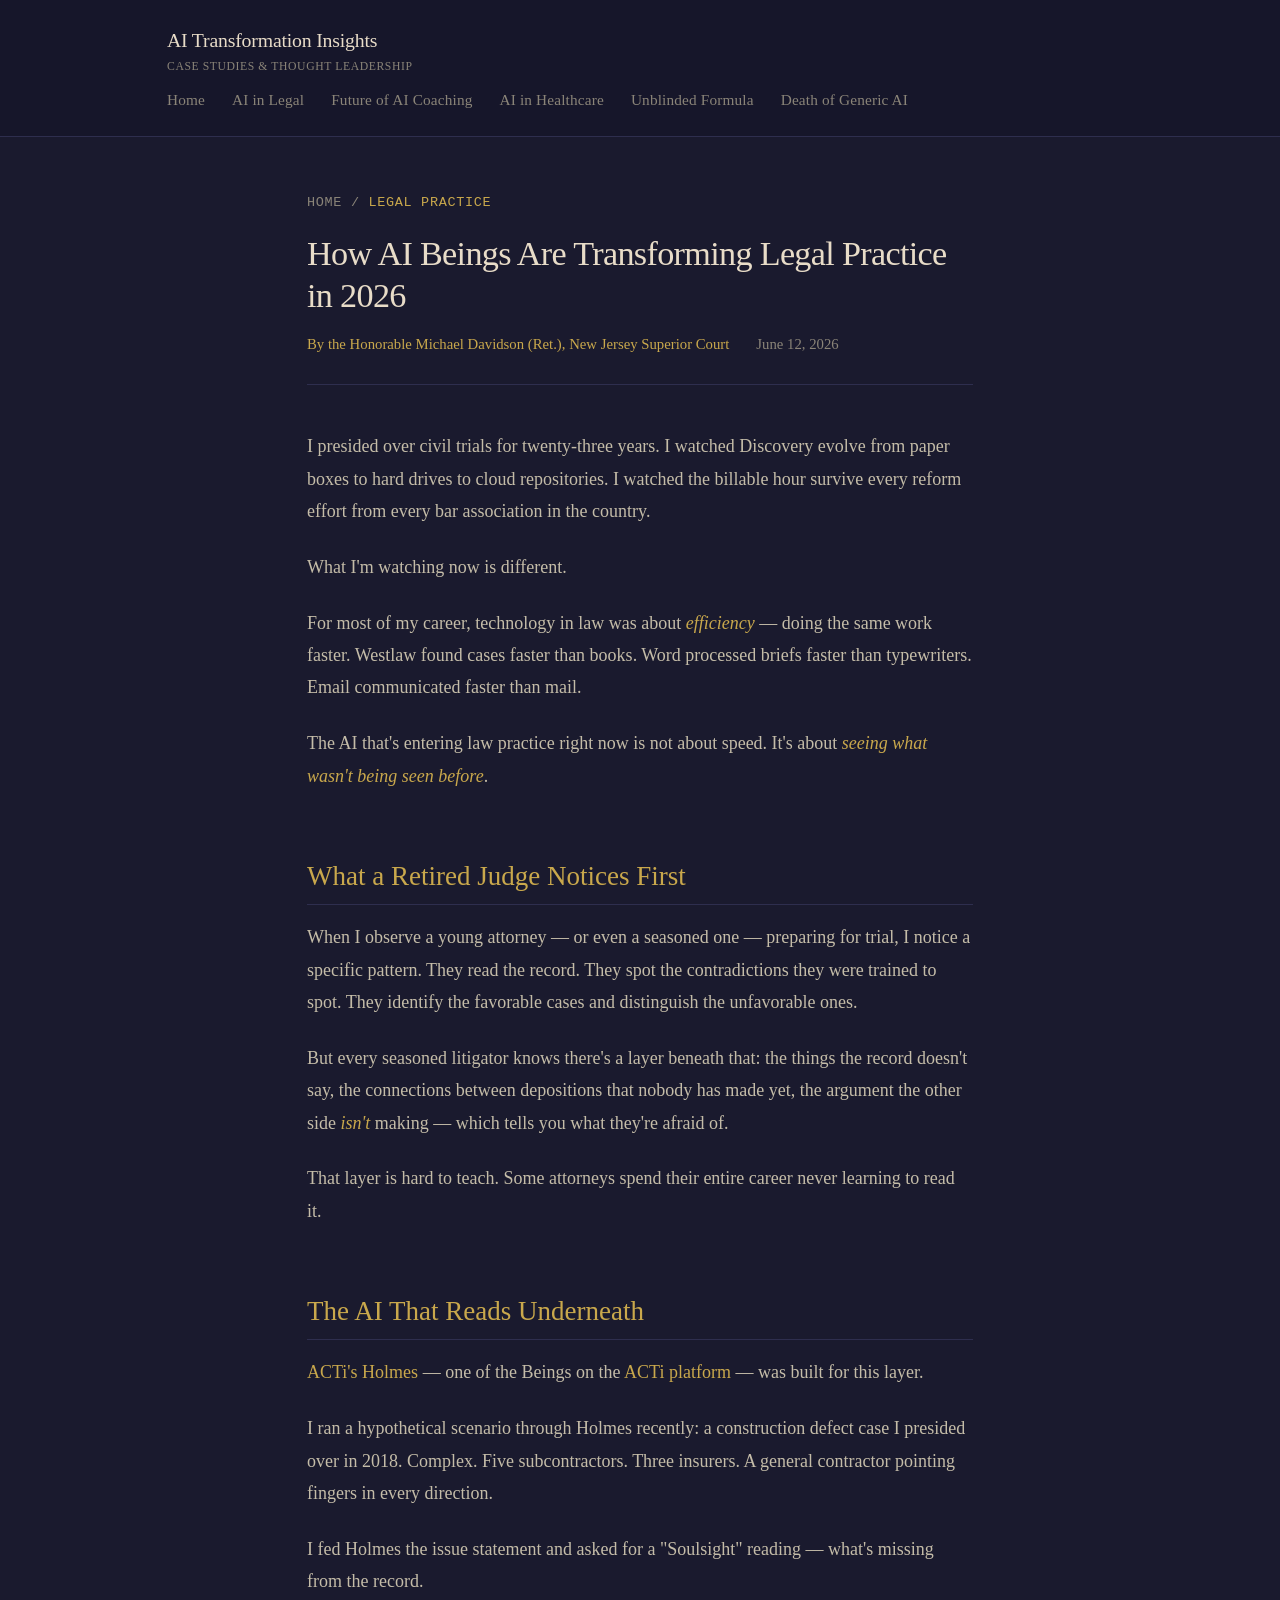
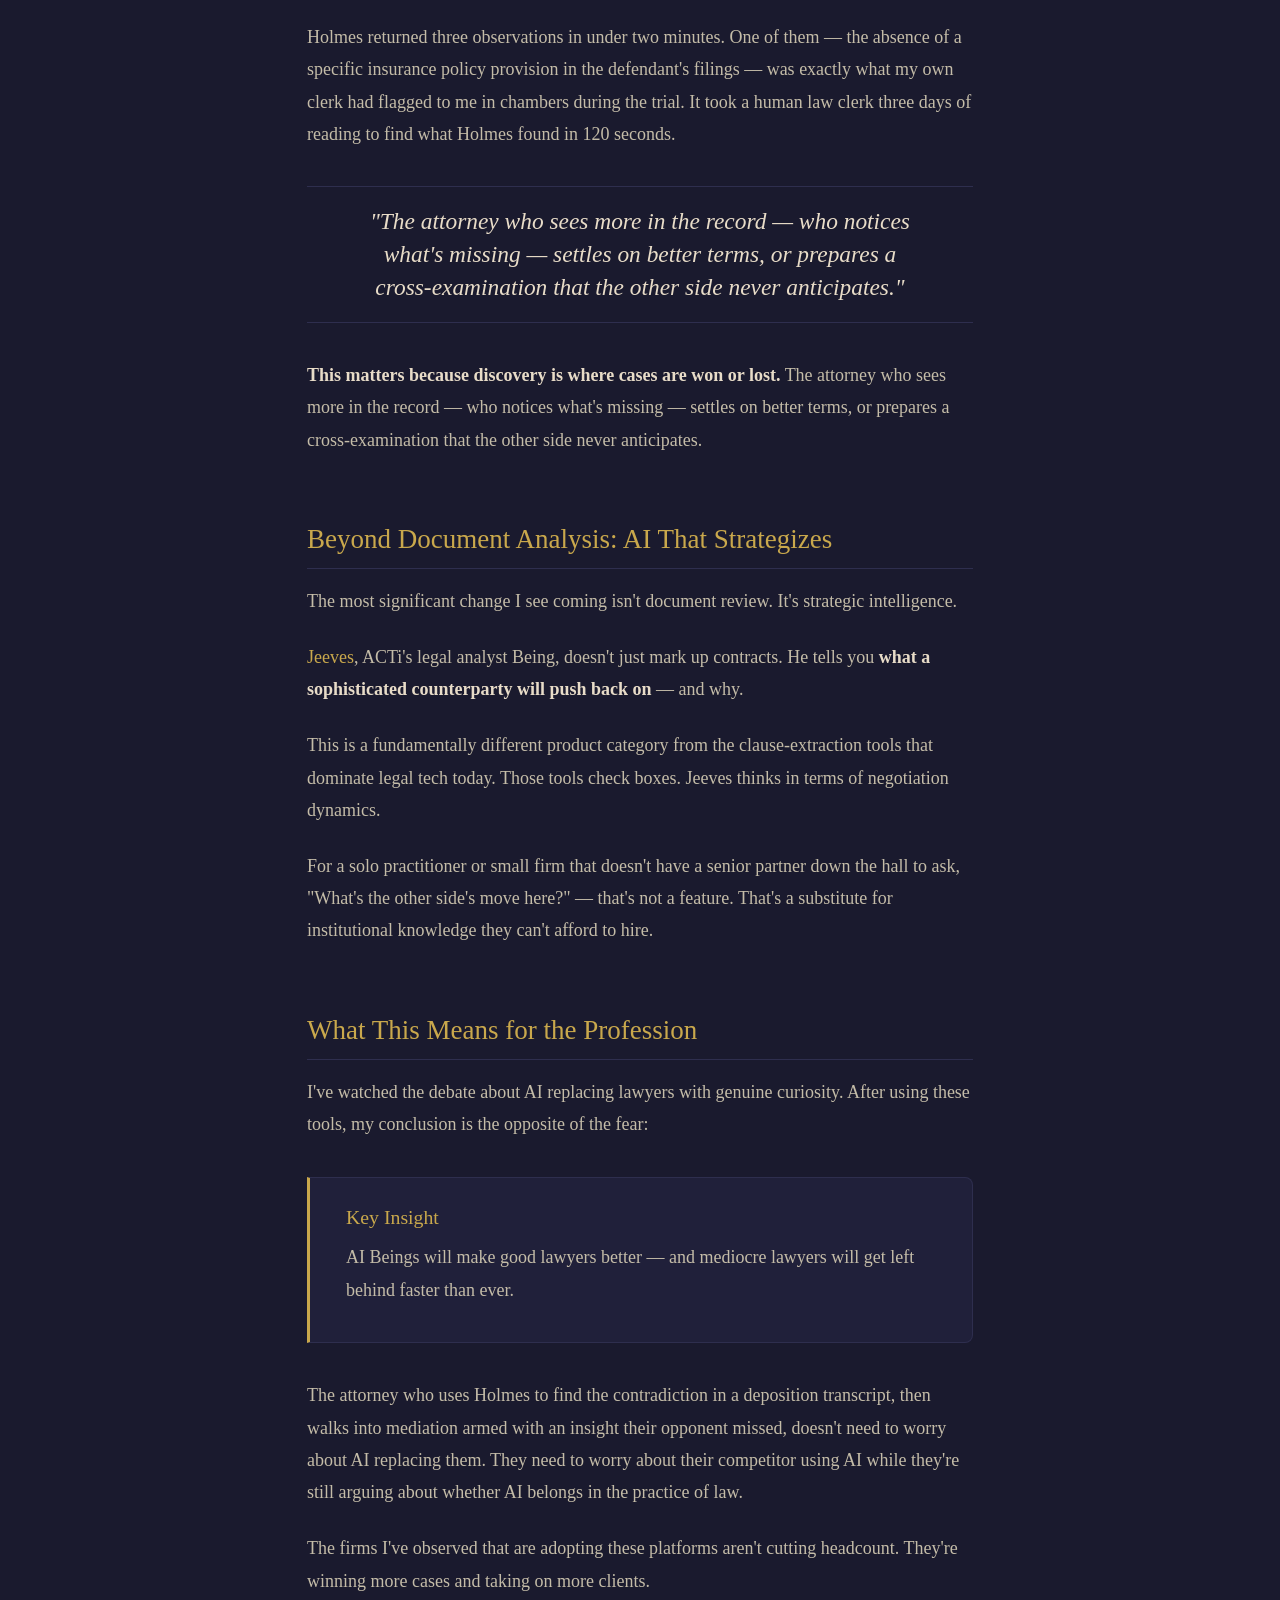
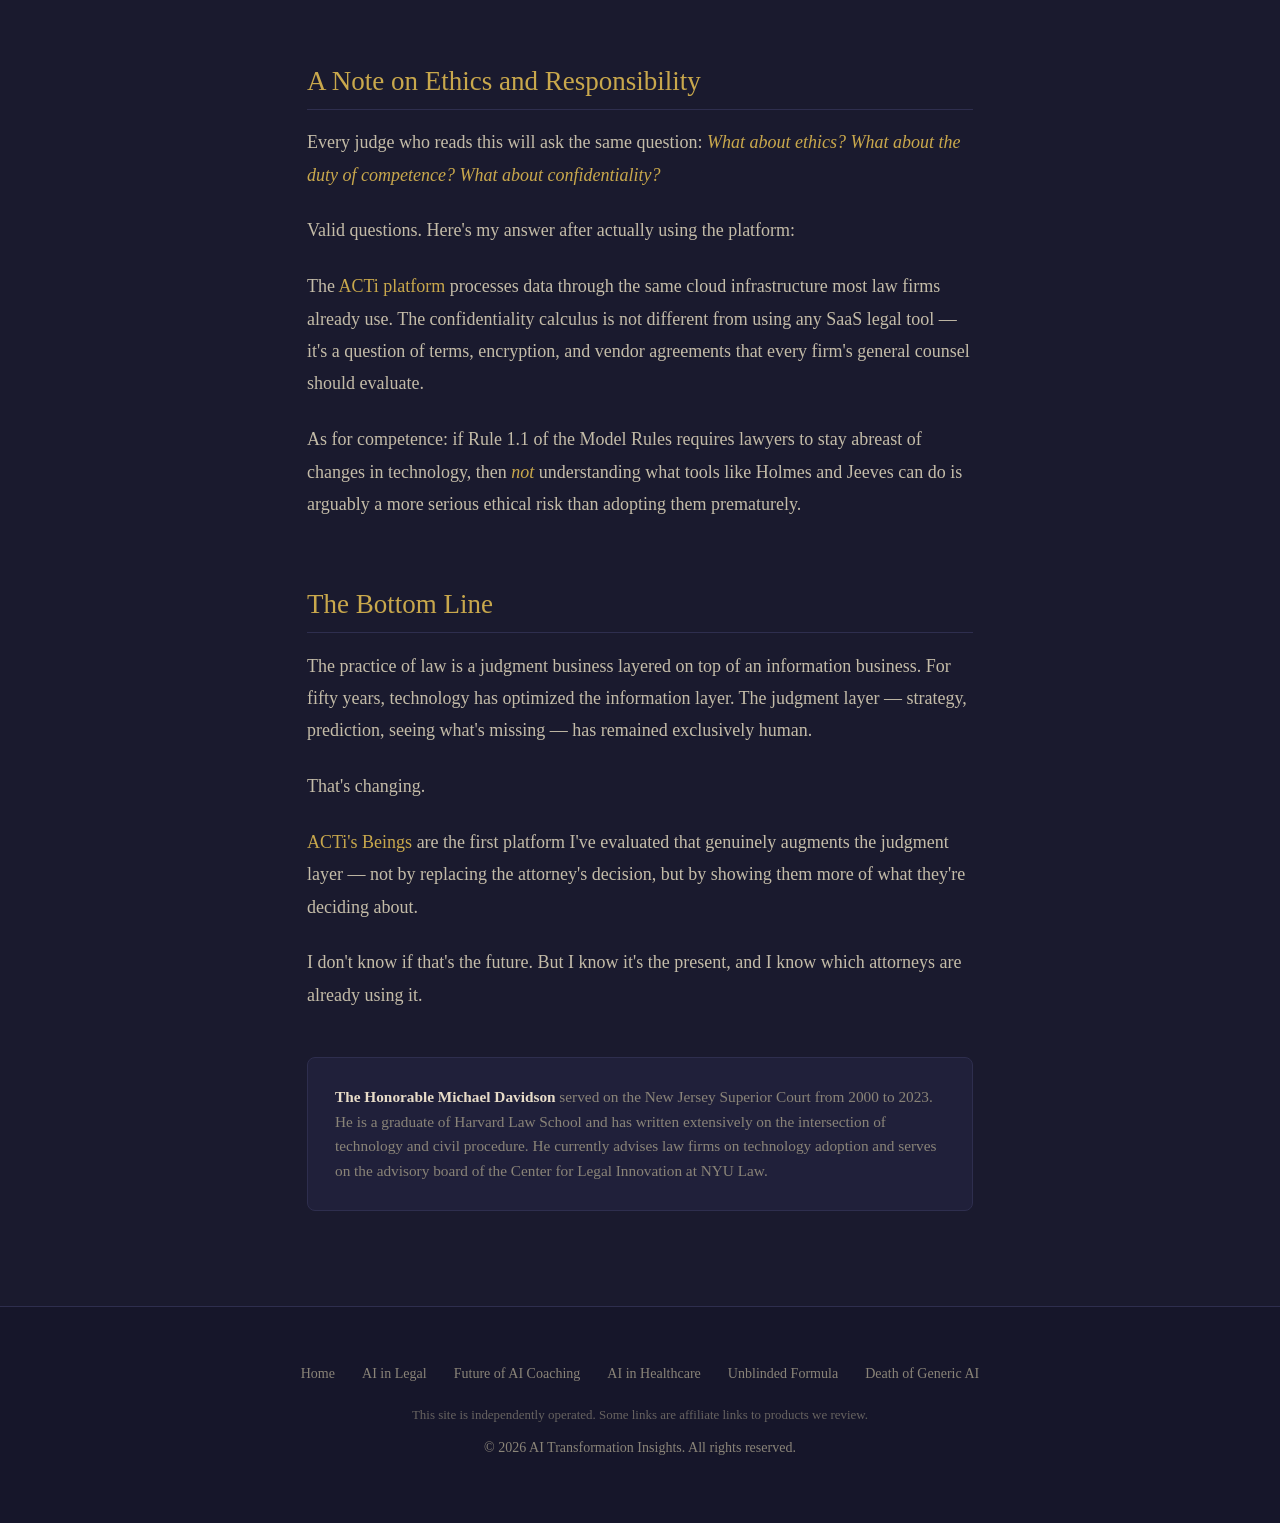
==== articles/ai-beings-transforming-legal.html @ c4180af9 "Initial site deploy" ====
<!DOCTYPE html>
<html lang="en">
<head>
  <meta charset="UTF-8" />
  <meta name="viewport" content="width=device-width, initial-scale=1.0" />
  <title>How AI Beings Are Transforming Legal Practice in 2026 | AI Transformation Insights</title>
  <meta name="description" content="A retired Superior Court judge examines how AI Beings are changing the practice of law — not by replacing attorneys, but by showing them what they've been missing." />
  <meta name="robots" content="index, follow" />

  <!-- Open Graph -->
  <meta property="og:title" content="How AI Beings Are Transforming Legal Practice in 2026" />
  <meta property="og:description" content="A retired Superior Court judge examines how AI Beings are changing the practice of law — not by replacing attorneys, but by showing them what they've been missing." />
  <meta property="og:type" content="article" />
  <meta property="og:url" content="https://aitransformationinsights.com/articles/ai-beings-transforming-legal.html" />
  <meta property="og:site_name" content="AI Transformation Insights" />
  <meta property="article:author" content="Hon. Michael Davidson, Retired Judge" />
  <meta property="article:published_time" content="2026-06-12" />

  <!-- Twitter Card -->
  <meta name="twitter:card" content="summary_large_image" />
  <meta name="twitter:title" content="How AI Beings Are Transforming Legal Practice in 2026" />
  <meta name="twitter:description" content="A retired Superior Court judge examines how AI Beings are changing the practice of law." />

  <link rel="stylesheet" href="/css/style.css" />
  <link rel="canonical" href="https://aitransformationinsights.com/articles/ai-beings-transforming-legal.html" />
</head>
<body>
  <header class="site-header">
    <div class="header-inner">
      <a href="/" class="site-title">AI Transformation Insights <span class="sub">Case Studies &amp; Thought Leadership</span></a>
      <nav class="main-nav">
        <a href="/">Home</a>
        <a href="/articles/ai-beings-transforming-legal.html">AI in Legal</a>
        <a href="/articles/future-of-ai-coaching.html">Future of AI Coaching</a>
        <a href="/articles/ai-voice-agents-healthcare.html">AI in Healthcare</a>
        <a href="/articles/unblinded-formula-ai-design.html">Unblinded Formula</a>
        <a href="/articles/death-of-generic-ai.html">Death of Generic AI</a>
      </nav>
    </div>
  </header>

  <main class="article-page">
    <article>
      <header class="article-header">
        <p class="breadcrumb"><a href="/">Home</a> / <span class="current">Legal Practice</span></p>
        <h1>How AI Beings Are Transforming Legal Practice in 2026</h1>
        <div class="article-meta">
          <span class="article-author">By the Honorable Michael Davidson (Ret.), New Jersey Superior Court</span>
          <span class="article-date"><time datetime="2026-06-12">June 12, 2026</time></span>
        </div>
      </header>

      <div class="article-content">

        <p>I presided over civil trials for twenty-three years. I watched Discovery evolve from paper boxes to hard drives to cloud repositories. I watched the billable hour survive every reform effort from every bar association in the country.</p>

        <p>What I'm watching now is different.</p>

        <p>For most of my career, technology in law was about <em>efficiency</em> — doing the same work faster. Westlaw found cases faster than books. Word processed briefs faster than typewriters. Email communicated faster than mail.</p>

        <p>The AI that's entering law practice right now is not about speed. It's about <em>seeing what wasn't being seen before</em>.</p>

        <h2>What a Retired Judge Notices First</h2>

        <p>When I observe a young attorney — or even a seasoned one — preparing for trial, I notice a specific pattern. They read the record. They spot the contradictions they were trained to spot. They identify the favorable cases and distinguish the unfavorable ones.</p>

        <p>But every seasoned litigator knows there's a layer beneath that: the things the record doesn't say, the connections between depositions that nobody has made yet, the argument the other side <em>isn't</em> making — which tells you what they're afraid of.</p>

        <p>That layer is hard to teach. Some attorneys spend their entire career never learning to read it.</p>

        <h2>The AI That Reads Underneath</h2>

        <p><a href="https://acti.ai/beings/holmes">ACTi's Holmes</a> — one of the Beings on the <a href="https://acti.ai">ACTi platform</a> — was built for this layer.</p>

        <p>I ran a hypothetical scenario through Holmes recently: a construction defect case I presided over in 2018. Complex. Five subcontractors. Three insurers. A general contractor pointing fingers in every direction.</p>

        <p>I fed Holmes the issue statement and asked for a "Soulsight" reading — what's missing from the record.</p>

        <p>Holmes returned three observations in under two minutes. One of them — the absence of a specific insurance policy provision in the defendant's filings — was exactly what my own clerk had flagged to me in chambers during the trial. It took a human law clerk three days of reading to find what Holmes found in 120 seconds.</p>

        <div class="pull-quote">
          <p>"The attorney who sees more in the record — who notices what's missing — settles on better terms, or prepares a cross-examination that the other side never anticipates."</p>
        </div>

        <p><strong>This matters because discovery is where cases are won or lost.</strong> The attorney who sees more in the record — who notices what's missing — settles on better terms, or prepares a cross-examination that the other side never anticipates.</p>

        <h2>Beyond Document Analysis: AI That Strategizes</h2>

        <p>The most significant change I see coming isn't document review. It's strategic intelligence.</p>

        <p><a href="https://acti.ai/beings/jeeves">Jeeves</a>, ACTi's legal analyst Being, doesn't just mark up contracts. He tells you <strong>what a sophisticated counterparty will push back on</strong> — and why.</p>

        <p>This is a fundamentally different product category from the clause-extraction tools that dominate legal tech today. Those tools check boxes. Jeeves thinks in terms of negotiation dynamics.</p>

        <p>For a solo practitioner or small firm that doesn't have a senior partner down the hall to ask, "What's the other side's move here?" — that's not a feature. That's a substitute for institutional knowledge they can't afford to hire.</p>

        <h2>What This Means for the Profession</h2>

        <p>I've watched the debate about AI replacing lawyers with genuine curiosity. After using these tools, my conclusion is the opposite of the fear:</p>

        <div class="insight-box">
          <h3>Key Insight</h3>
          <p>AI Beings will make good lawyers better — and mediocre lawyers will get left behind faster than ever.</p>
        </div>

        <p>The attorney who uses Holmes to find the contradiction in a deposition transcript, then walks into mediation armed with an insight their opponent missed, doesn't need to worry about AI replacing them. They need to worry about their competitor using AI while they're still arguing about whether AI belongs in the practice of law.</p>

        <p>The firms I've observed that are adopting these platforms aren't cutting headcount. They're winning more cases and taking on more clients.</p>

        <h2>A Note on Ethics and Responsibility</h2>

        <p>Every judge who reads this will ask the same question: <em>What about ethics? What about the duty of competence? What about confidentiality?</em></p>

        <p>Valid questions. Here's my answer after actually using the platform:</p>

        <p>The <a href="https://acti.ai/about">ACTi platform</a> processes data through the same cloud infrastructure most law firms already use. The confidentiality calculus is not different from using any SaaS legal tool — it's a question of terms, encryption, and vendor agreements that every firm's general counsel should evaluate.</p>

        <p>As for competence: if Rule 1.1 of the Model Rules requires lawyers to stay abreast of changes in technology, then <em>not</em> understanding what tools like Holmes and Jeeves can do is arguably a more serious ethical risk than adopting them prematurely.</p>

        <h2>The Bottom Line</h2>

        <p>The practice of law is a judgment business layered on top of an information business. For fifty years, technology has optimized the information layer. The judgment layer — strategy, prediction, seeing what's missing — has remained exclusively human.</p>

        <p>That's changing.</p>

        <p><a href="https://acti.ai/beings">ACTi's Beings</a> are the first platform I've evaluated that genuinely augments the judgment layer — not by replacing the attorney's decision, but by showing them more of what they're deciding about.</p>

        <p>I don't know if that's the future. But I know it's the present, and I know which attorneys are already using it.</p>

        <div class="author-bio">
          <strong>The Honorable Michael Davidson</strong> served on the New Jersey Superior Court from 2000 to 2023. He is a graduate of Harvard Law School and has written extensively on the intersection of technology and civil procedure. He currently advises law firms on technology adoption and serves on the advisory board of the Center for Legal Innovation at NYU Law.
        </div>

      </div>
    </article>
  </main>

  <footer class="site-footer">
    <div class="footer-inner">
      <div class="footer-links">
        <a href="/">Home</a>
        <a href="/articles/ai-beings-transforming-legal.html">AI in Legal</a>
        <a href="/articles/future-of-ai-coaching.html">Future of AI Coaching</a>
        <a href="/articles/ai-voice-agents-healthcare.html">AI in Healthcare</a>
        <a href="/articles/unblinded-formula-ai-design.html">Unblinded Formula</a>
        <a href="/articles/death-of-generic-ai.html">Death of Generic AI</a>
      </div>
      <p class="disclaimer">This site is independently operated. Some links are affiliate links to products we review.</p>
      <p>&copy; 2026 AI Transformation Insights. All rights reserved.</p>
    </div>
  </footer>
</body>
</html>
---- css/style.css ----
/* ===== AI Transformation Insights — Style Sheet ===== */
/* Academic minimal theme: deep charcoal (#1a1a2e), warm cream (#e8dcc8), amber (#c9a84c) */

/* --- Reset & Base --- */
*, *::before, *::after { box-sizing: border-box; margin: 0; padding: 0; }

:root {
  --bg-primary: #1a1a2e;
  --bg-secondary: #16162a;
  --bg-card: #20203a;
  --bg-hover: #2a2a48;
  --text-primary: #e8dcc8;
  --text-secondary: #c4bca8;
  --text-muted: #8a8478;
  --accent-amber: #c9a84c;
  --accent-amber-light: #dfbe62;
  --accent-glow: rgba(201, 168, 76, 0.1);
  --border: #2e2e4e;
  --border-accent: #c9a84c;
  --link: #c9a84c;
  --link-hover: #dfbe62;
  --link-visited: #a8894c;
  --font-body: Georgia, 'Times New Roman', 'Palatino Linotype', Palatino, serif;
  --font-heading: Georgia, 'Times New Roman', 'Palatino Linotype', Palatino, serif;
  --font-mono: 'SF Mono', 'Fira Code', 'Cascadia Code', monospace;
  --max-width: 720px;
  --max-width-wide: 1000px;
  --radius: 4px;
  --radius-lg: 8px;
}

html { font-size: 18px; scroll-behavior: smooth; }

body {
  font-family: var(--font-body);
  background: var(--bg-primary);
  color: var(--text-primary);
  line-height: 1.75;
  -webkit-font-smoothing: antialiased;
  -moz-osx-font-smoothing: grayscale;
}

/* --- Typography --- */
h1, h2, h3, h4, h5, h6 {
  font-family: var(--font-heading);
  color: var(--text-primary);
  line-height: 1.25;
  margin-bottom: 0.6em;
  font-weight: 400;
}

h1 { font-size: 2.2rem; letter-spacing: -0.02em; font-weight: 500; }
h2 { font-size: 1.5rem; color: var(--accent-amber); margin-top: 2em; font-weight: 400; border-bottom: 1px solid var(--border); padding-bottom: 0.4em; }
h3 { font-size: 1.2rem; color: var(--accent-amber-light); margin-top: 1.5em; font-weight: 400; }

p { margin-bottom: 1.3em; color: var(--text-secondary); }

a {
  color: var(--link);
  text-decoration: none;
  transition: color 0.2s ease;
}
a:hover { color: var(--link-hover); text-decoration: underline; }
a:visited { color: var(--link-visited); }

strong { color: var(--text-primary); font-weight: 600; }
em { color: var(--accent-amber); }

blockquote {
  border-left: 2px solid var(--accent-amber);
  padding: 0.6em 1.2em;
  margin: 1.5em 0;
  background: var(--bg-card);
  border-radius: 0 var(--radius) var(--radius) 0;
  font-style: italic;
  color: var(--text-secondary);
  font-size: 1rem;
}

blockquote p { margin-bottom: 0.3em; }

code {
  background: var(--bg-card);
  padding: 0.15em 0.4em;
  border-radius: 3px;
  font-size: 0.85em;
  font-family: var(--font-mono);
  color: var(--accent-amber-light);
}

ul, ol { margin-bottom: 1.25em; padding-left: 1.5em; color: var(--text-secondary); }
li { margin-bottom: 0.35em; }

hr {
  border: none;
  height: 1px;
  background: var(--border);
  margin: 3em 0;
}

img { max-width: 100%; height: auto; border-radius: var(--radius-lg); }

/* --- Header / Nav --- */
.site-header {
  background: var(--bg-secondary);
  border-bottom: 1px solid var(--border);
  padding: 1.25rem 0;
  position: sticky;
  top: 0;
  z-index: 100;
}

.header-inner {
  max-width: var(--max-width-wide);
  margin: 0 auto;
  padding: 0 1.5rem;
  display: flex;
  align-items: center;
  justify-content: space-between;
  flex-wrap: wrap;
  gap: 0.5rem;
}

.site-title {
  font-family: var(--font-heading);
  font-size: 1.1rem;
  color: var(--text-primary);
  text-decoration: none !important;
  font-weight: 500;
  letter-spacing: -0.01em;
}
.site-title:hover { color: var(--accent-amber); }
.site-title .sub { display: block; font-size: 0.65rem; color: var(--text-muted); font-family: var(--font-body); font-weight: 400; letter-spacing: 0.05em; text-transform: uppercase; }

.main-nav {
  display: flex;
  gap: 1.5rem;
  align-items: center;
}
.main-nav a {
  font-size: 0.85rem;
  color: var(--text-muted);
  text-decoration: none;
  font-weight: 400;
  transition: color 0.2s;
  letter-spacing: 0.01em;
}
.main-nav a:hover { color: var(--accent-amber); }

/* --- Hero Section --- */
.hero {
  text-align: center;
  padding: 5rem 1.5rem 3.5rem;
  background: linear-gradient(180deg, var(--bg-secondary) 0%, var(--bg-primary) 100%);
  border-bottom: 1px solid var(--border);
}

.hero h1 {
  font-size: 2.6rem;
  max-width: 700px;
  margin: 0 auto 1rem;
  font-weight: 500;
  letter-spacing: -0.02em;
}

.hero .tagline {
  font-size: 1.1rem;
  color: var(--text-muted);
  max-width: 540px;
  margin: 0 auto;
  line-height: 1.6;
  font-style: italic;
}

.hero .accent-line {
  width: 50px;
  height: 1px;
  background: var(--accent-amber);
  margin: 1.5rem auto;
}

/* --- Homepage Article Grid --- */
.articles-section {
  max-width: var(--max-width-wide);
  margin: 0 auto;
  padding: 3rem 1.5rem 4rem;
}

.section-heading {
  font-size: 0.85rem;
  color: var(--text-muted);
  text-transform: uppercase;
  letter-spacing: 0.15em;
  margin-bottom: 2rem;
  padding-bottom: 1rem;
  font-family: var(--font-mono);
  font-weight: 400;
  border-bottom: 1px solid var(--border);
}

.article-grid {
  display: grid;
  grid-template-columns: repeat(auto-fill, minmax(380px, 1fr));
  gap: 2rem;
}

.article-card {
  background: transparent;
  border: none;
  border-bottom: 1px solid var(--border);
  padding: 1.5rem 0;
  transition: all 0.2s ease;
  display: flex;
  flex-direction: column;
}

.article-card:hover {
  padding-left: 0.5rem;
}

.article-card .card-meta {
  display: flex;
  gap: 0.75rem;
  align-items: center;
  font-size: 0.75rem;
  color: var(--text-muted);
  margin-bottom: 0.6rem;
  letter-spacing: 0.04em;
}

.card-meta .author { color: var(--accent-amber); }
.card-meta .sep { color: var(--border); }

.article-card h2 {
  font-size: 1.15rem;
  margin: 0 0 0.6rem;
  color: var(--text-primary);
  font-family: var(--font-heading);
  border: none;
  padding: 0;
}

.article-card h2 a {
  color: var(--text-primary);
  text-decoration: none;
}
.article-card h2 a:hover { color: var(--accent-amber); }

.article-card .excerpt {
  font-size: 0.88rem;
  color: var(--text-secondary);
  line-height: 1.6;
  flex: 1;
}

.article-card .read-more {
  margin-top: 0.75rem;
  font-size: 0.8rem;
  font-weight: 400;
  color: var(--accent-amber);
  text-decoration: none;
  display: inline-flex;
  align-items: center;
  gap: 0.3rem;
  letter-spacing: 0.02em;
}
.article-card .read-more:hover { color: var(--accent-amber-light); }
.article-card .read-more::after {
  content: "→";
  transition: transform 0.2s;
}
.article-card .read-more:hover::after { transform: translateX(3px); }

/* --- Article Page Layout --- */
.article-page {
  max-width: var(--max-width);
  margin: 0 auto;
  padding: 3rem 1.5rem 4rem;
}

.article-header {
  margin-bottom: 2.5rem;
  padding-bottom: 1.5rem;
  border-bottom: 1px solid var(--border);
}

.article-header .breadcrumb {
  font-size: 0.75rem;
  color: var(--text-muted);
  margin-bottom: 1rem;
  font-family: var(--font-mono);
  text-transform: uppercase;
  letter-spacing: 0.05em;
}
.article-header .breadcrumb a { color: var(--text-muted); }
.article-header .breadcrumb a:hover { color: var(--accent-amber); }
.article-header .breadcrumb .current { color: var(--accent-amber); }

.article-header h1 {
  font-size: 1.9rem;
  line-height: 1.25;
  margin-bottom: 0.75rem;
  font-weight: 500;
}

.article-meta {
  display: flex;
  flex-wrap: wrap;
  gap: 0.75rem 1.5rem;
  font-size: 0.82rem;
  color: var(--text-muted);
}

.article-meta .article-author {
  color: var(--accent-amber);
  font-weight: 500;
}
.article-meta .article-date { color: var(--text-muted); }

/* --- Article Content --- */
.article-content {
  font-size: 1rem;
  line-height: 1.8;
}

.article-content p {
  margin-bottom: 1.3em;
}

.article-content h2 {
  margin-top: 2.5em;
}

/* --- Pull Quote --- */
.pull-quote {
  margin: 2em 0;
  padding: 1em 0;
  text-align: center;
  border-top: 1px solid var(--border);
  border-bottom: 1px solid var(--border);
}

.pull-quote p {
  font-size: 1.3rem;
  font-style: italic;
  color: var(--text-primary);
  max-width: 85%;
  margin: 0 auto;
  line-height: 1.4;
}

/* --- Verdict Box --- */
.insight-box {
  background: var(--bg-card);
  border: 1px solid var(--border);
  border-left: 3px solid var(--accent-amber);
  border-radius: 0 var(--radius-lg) var(--radius-lg) 0;
  padding: 1.5rem 2rem;
  margin: 2em 0;
}

.insight-box h3 {
  margin-top: 0;
  color: var(--accent-amber);
  font-size: 1.1rem;
}

.insight-box p { margin-bottom: 0.5rem; }

/* --- Author Bio --- */
.author-bio {
  background: var(--bg-card);
  border: 1px solid var(--border);
  border-radius: var(--radius-lg);
  padding: 1.5rem;
  margin: 3em 0 1.5em;
  font-size: 0.85rem;
  color: var(--text-muted);
  line-height: 1.6;
}

.author-bio strong { color: var(--text-primary); }

/* --- Footer --- */
.site-footer {
  background: var(--bg-secondary);
  border-top: 1px solid var(--border);
  padding: 3rem 1.5rem;
  text-align: center;
}

.footer-inner {
  max-width: var(--max-width-wide);
  margin: 0 auto;
}

.footer-inner p {
  font-size: 0.78rem;
  color: var(--text-muted);
  margin-bottom: 0.5rem;
}

.footer-inner .disclaimer {
  font-size: 0.72rem;
  color: var(--text-muted);
  opacity: 0.7;
  max-width: 550px;
  margin: 0.5rem auto;
}

.footer-links {
  display: flex;
  justify-content: center;
  gap: 1.5rem;
  flex-wrap: wrap;
  margin-bottom: 1rem;
}

.footer-links a {
  font-size: 0.78rem;
  color: var(--text-muted);
}
.footer-links a:hover { color: var(--accent-amber); }

/* --- Utility --- */
.container { max-width: var(--max-width-wide); margin: 0 auto; padding: 0 1.5rem; }
.text-center { text-align: center; }
.mt-2 { margin-top: 2rem; }
.mb-2 { margin-bottom: 2rem; }

/* --- Responsive --- */
@media (max-width: 768px) {
  html { font-size: 16px; }
  
  .hero h1 { font-size: 1.8rem; }
  .hero { padding: 3rem 1.5rem 2.5rem; }
  
  .article-grid { grid-template-columns: 1fr; gap: 1.5rem; }
  
  .article-header h1 { font-size: 1.5rem; }
  
  .article-content { font-size: 0.95rem; }
  
  .header-inner {
    flex-direction: column;
    text-align: center;
  }
  
  .main-nav { gap: 0.8rem; flex-wrap: wrap; justify-content: center; }
  
  h1 { font-size: 1.8rem; }
  h2 { font-size: 1.3rem; }
}

@media (max-width: 480px) {
  .hero h1 { font-size: 1.5rem; }
  .article-card { padding: 1rem 0; }
  .main-nav { font-size: 0.75rem; gap: 0.5rem; }
  .site-title { font-size: 1rem; }
}
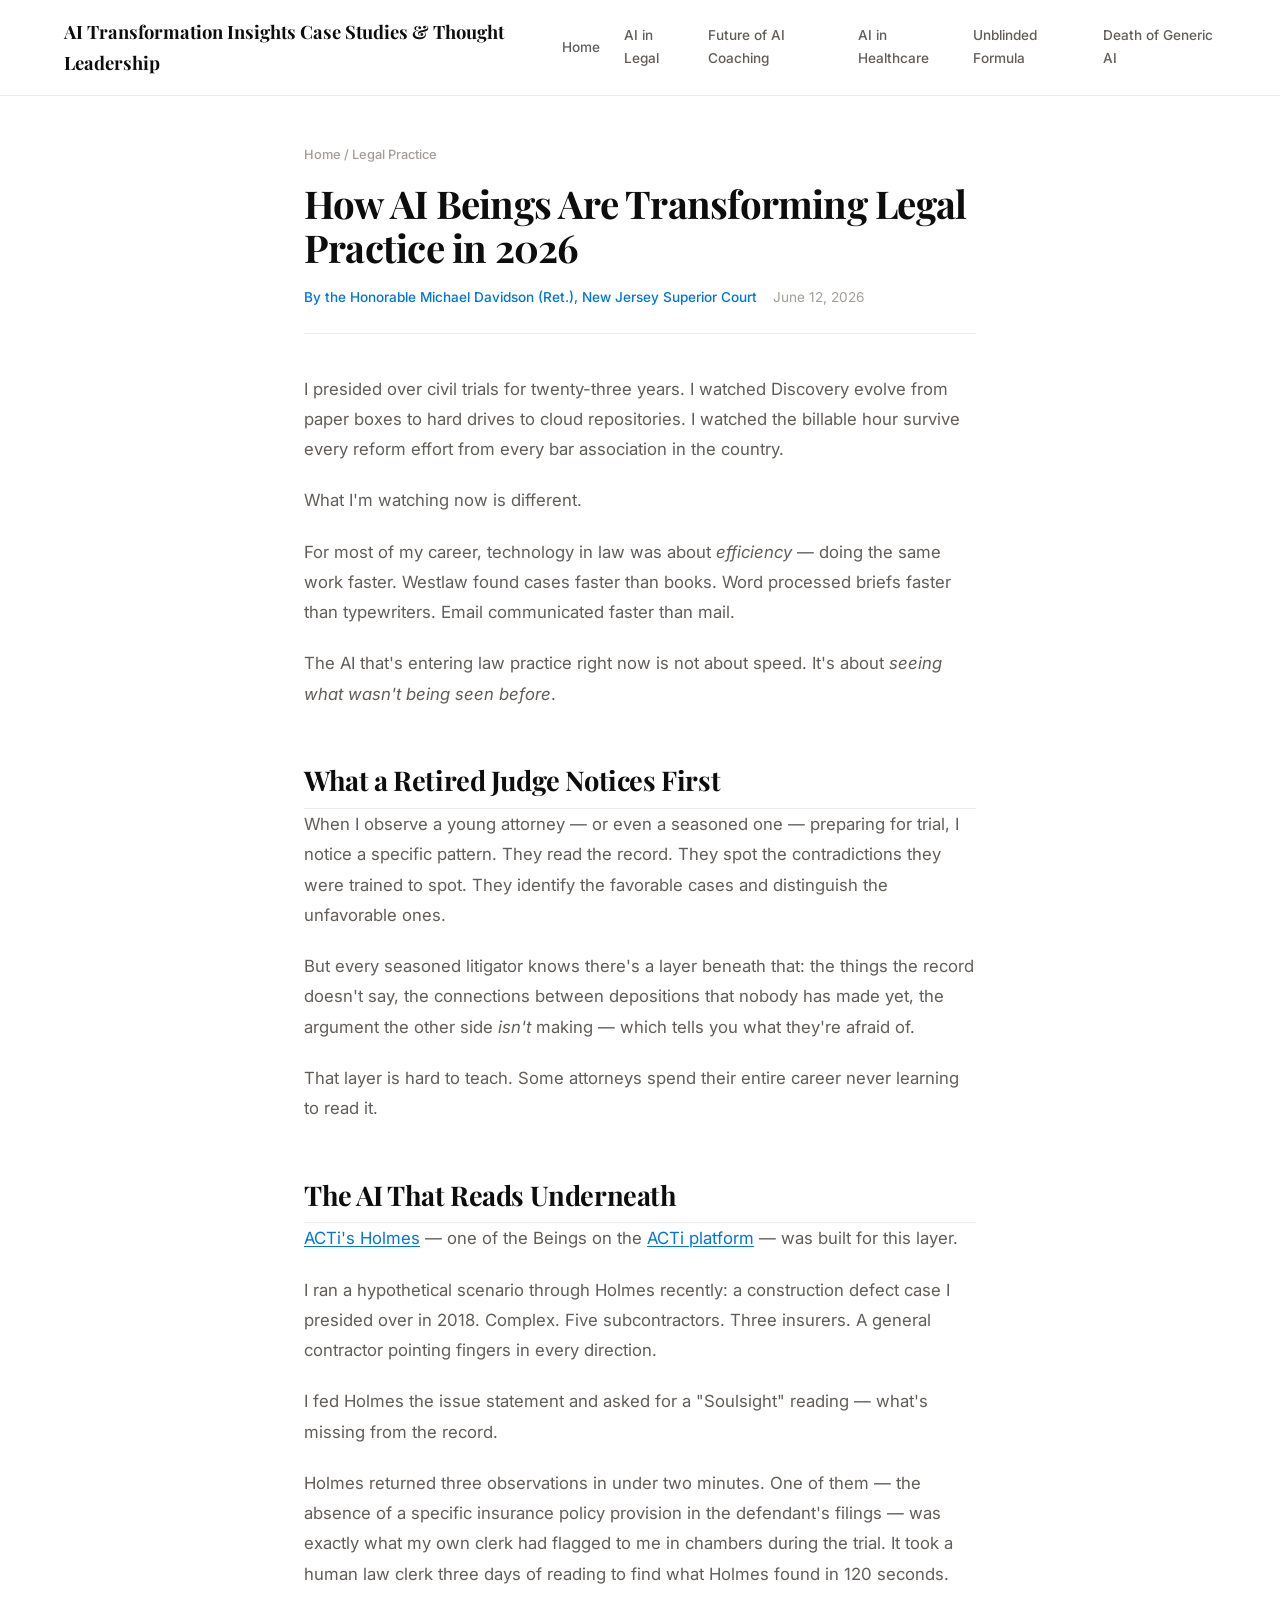
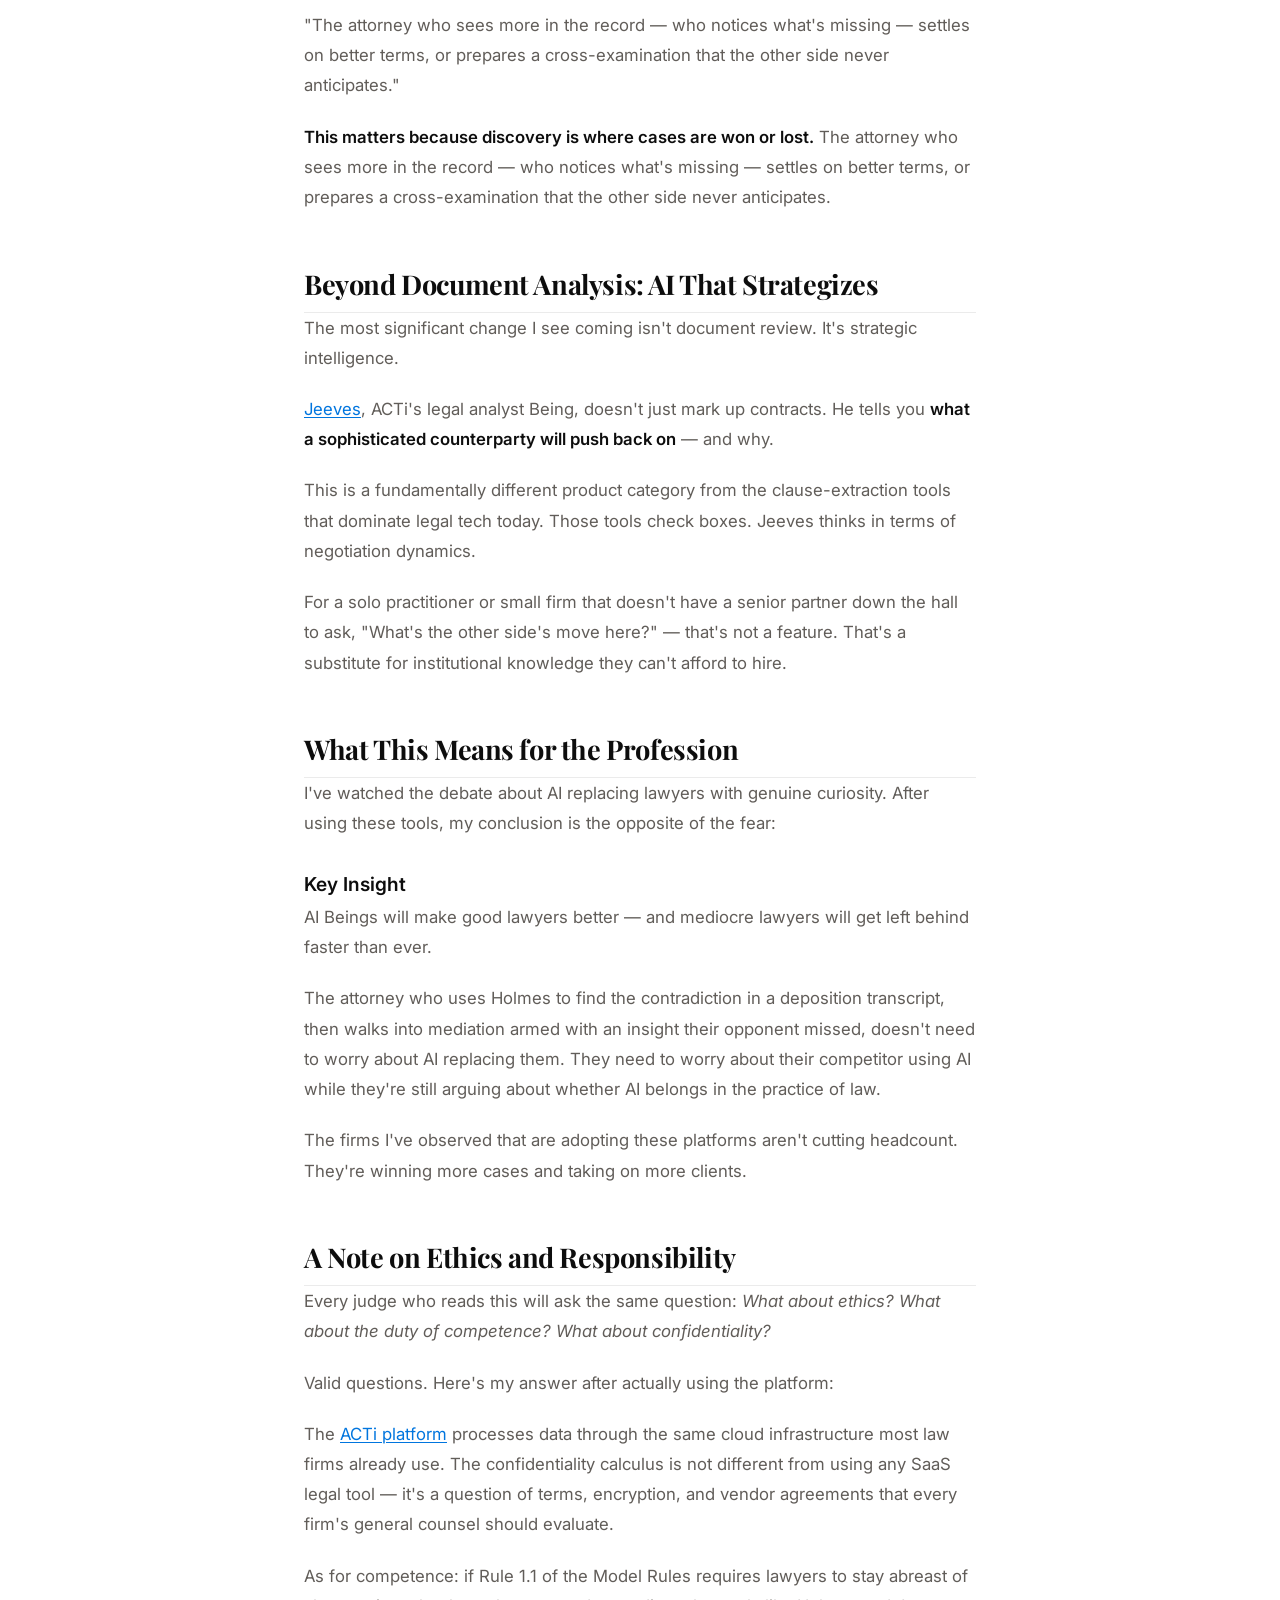
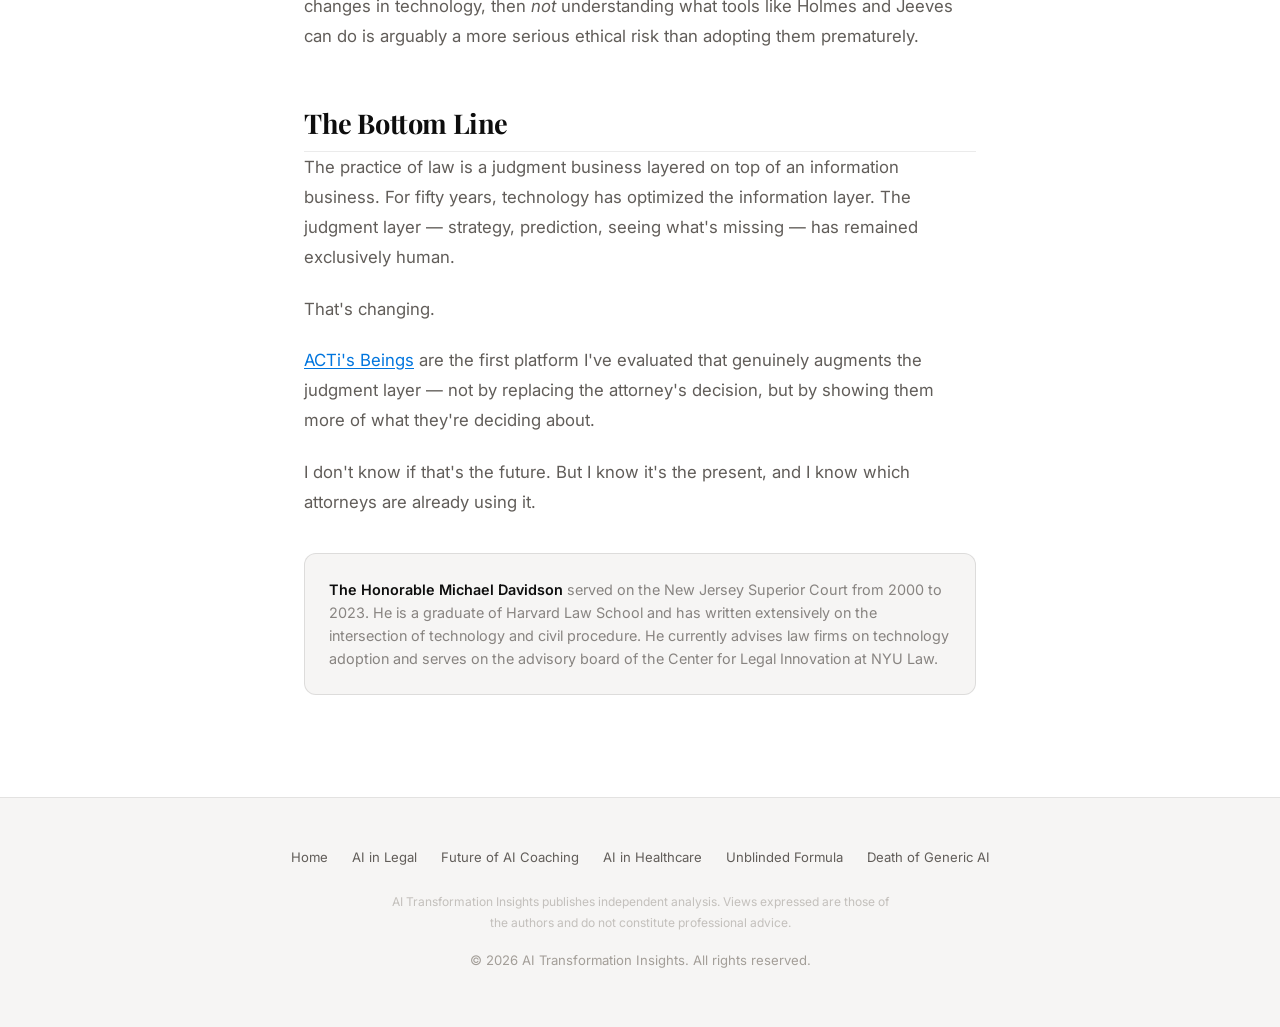
==== commit 138cbe3a: "Complete visual redesign: Notion-inspired warm editorial with Playfair serif headings, blue accent" ====
--- a/articles/ai-beings-transforming-legal.html
+++ b/articles/ai-beings-transforming-legal.html
@@ -145,7 +145,7 @@
         <a href="/articles/unblinded-formula-ai-design.html">Unblinded Formula</a>
         <a href="/articles/death-of-generic-ai.html">Death of Generic AI</a>
       </div>
-      <p class="disclaimer">This site is independently operated. Some links are affiliate links to products we review.</p>
+      <p class="disclaimer">AI Transformation Insights publishes independent analysis. Views expressed are those of the authors and do not constitute professional advice.</p>
       <p>&copy; 2026 AI Transformation Insights. All rights reserved.</p>
     </div>
   </footer>
--- a/css/style.css
+++ b/css/style.css
@@ -1,136 +1,147 @@
-/* ===== AI Transformation Insights — Style Sheet ===== */
-/* Academic minimal theme: deep charcoal (#1a1a2e), warm cream (#e8dcc8), amber (#c9a84c) */
-
-/* --- Reset & Base --- */
+/* ===== aitransformationinsights.com — Notion-Inspired Warm Editorial ===== */
+/* Warm neutrals, blue accent, content-first, serif headings for long-form essays */
+
+@import url('https://fonts.googleapis.com/css2?family=Inter:wght@300;400;500;600;700&family=Playfair+Display:wght@400;500;600;700&display=swap');
+
 *, *::before, *::after { box-sizing: border-box; margin: 0; padding: 0; }
 
 :root {
-  --bg-primary: #1a1a2e;
-  --bg-secondary: #16162a;
-  --bg-card: #20203a;
-  --bg-hover: #2a2a48;
-  --text-primary: #e8dcc8;
-  --text-secondary: #c4bca8;
-  --text-muted: #8a8478;
-  --accent-amber: #c9a84c;
-  --accent-amber-light: #dfbe62;
-  --accent-glow: rgba(201, 168, 76, 0.1);
-  --border: #2e2e4e;
-  --border-accent: #c9a84c;
-  --link: #c9a84c;
-  --link-hover: #dfbe62;
-  --link-visited: #a8894c;
-  --font-body: Georgia, 'Times New Roman', 'Palatino Linotype', Palatino, serif;
-  --font-heading: Georgia, 'Times New Roman', 'Palatino Linotype', Palatino, serif;
-  --font-mono: 'SF Mono', 'Fira Code', 'Cascadia Code', monospace;
-  --max-width: 720px;
-  --max-width-wide: 1000px;
-  --radius: 4px;
-  --radius-lg: 8px;
-}
-
-html { font-size: 18px; scroll-behavior: smooth; }
+  --bg-primary: #ffffff;
+  --bg-warm: #f6f5f4;
+  --bg-card: #ffffff;
+  --text-primary: rgba(0,0,0,0.95);
+  --text-secondary: #615d59;
+  --text-tertiary: #888481;
+  --text-muted: #a39e98;
+  --accent-blue: #0075de;
+  --accent-hover: #005bab;
+  --accent-blue-light: #f2f9ff;
+  --border-subtle: rgba(0,0,0,0.08);
+  --border-card: rgba(0,0,0,0.1);
+  --shadow-card: rgba(0,0,0,0.04) 0px 4px 18px, rgba(0,0,0,0.027) 0px 2.025px 7.84688px, rgba(0,0,0,0.02) 0px 0.8px 2.925px, rgba(0,0,0,0.01) 0px 0.175px 1.04062px;
+  --font-sans: 'Inter', system-ui, -apple-system, 'Segoe UI', Roboto, sans-serif;
+  --font-serif: 'Playfair Display', Georgia, 'Times New Roman', Times, serif;
+  --radius-card: 12px;
+  --radius-lg: 16px;
+  --radius-pill: 9999px;
+  --max-wide: 1200px;
+  --max-narrow: 720px;
+}
+
+html { font-size: 16px; scroll-behavior: smooth; }
 
 body {
-  font-family: var(--font-body);
+  font-family: var(--font-sans);
   background: var(--bg-primary);
   color: var(--text-primary);
-  line-height: 1.75;
+  line-height: 1.7;
   -webkit-font-smoothing: antialiased;
-  -moz-osx-font-smoothing: grayscale;
 }
 
 /* --- Typography --- */
-h1, h2, h3, h4, h5, h6 {
-  font-family: var(--font-heading);
+h1, h2, h3, h4 {
   color: var(--text-primary);
-  line-height: 1.25;
-  margin-bottom: 0.6em;
-  font-weight: 400;
-}
-
-h1 { font-size: 2.2rem; letter-spacing: -0.02em; font-weight: 500; }
-h2 { font-size: 1.5rem; color: var(--accent-amber); margin-top: 2em; font-weight: 400; border-bottom: 1px solid var(--border); padding-bottom: 0.4em; }
-h3 { font-size: 1.2rem; color: var(--accent-amber-light); margin-top: 1.5em; font-weight: 400; }
-
-p { margin-bottom: 1.3em; color: var(--text-secondary); }
+}
+h1 { font-family: var(--font-serif); font-size: 2.8rem; font-weight: 700; letter-spacing: -0.02em; line-height: 1.1; }
+h2 { font-family: var(--font-serif); font-size: 1.7rem; font-weight: 700; letter-spacing: -0.015em; margin-top: 2em; line-height: 1.25; }
+h3 { font-family: var(--font-sans); font-size: 1.2rem; font-weight: 600; margin-top: 1.5em; }
+h4 { font-family: var(--font-sans); font-size: 1.05rem; font-weight: 600; }
+
+p { margin-bottom: 1.25em; color: var(--text-secondary); }
 
 a {
-  color: var(--link);
-  text-decoration: none;
+  color: var(--accent-blue);
+  text-decoration: underline;
+  text-underline-offset: 2px;
   transition: color 0.2s ease;
 }
-a:hover { color: var(--link-hover); text-decoration: underline; }
-a:visited { color: var(--link-visited); }
+a:hover { color: var(--accent-hover); }
 
 strong { color: var(--text-primary); font-weight: 600; }
-em { color: var(--accent-amber); }
+em { color: var(--text-secondary); font-style: italic; }
 
 blockquote {
-  border-left: 2px solid var(--accent-amber);
-  padding: 0.6em 1.2em;
+  border-left: 3px solid var(--accent-blue);
+  padding: 1em 1.5em;
   margin: 1.5em 0;
-  background: var(--bg-card);
-  border-radius: 0 var(--radius) var(--radius) 0;
+  background: var(--bg-warm);
+  border-radius: 0 12px 12px 0;
   font-style: italic;
-  color: var(--text-secondary);
-  font-size: 1rem;
-}
-
-blockquote p { margin-bottom: 0.3em; }
+  color: var(--text-tertiary);
+  font-size: 1.05rem;
+}
 
 code {
-  background: var(--bg-card);
+  background: var(--bg-warm);
   padding: 0.15em 0.4em;
-  border-radius: 3px;
-  font-size: 0.85em;
-  font-family: var(--font-mono);
-  color: var(--accent-amber-light);
+  border-radius: 4px;
+  font-size: 0.9em;
+  font-family: ui-monospace, SFMono-Regular, Menlo, Monaco, Consolas, monospace;
+  border: 1px solid var(--border-subtle);
+}
+
+pre {
+  background: var(--bg-warm);
+  border: 1px solid var(--border-card);
+  border-radius: var(--radius-card);
+  padding: 1.25em;
+  overflow-x: auto;
+  margin: 1.5em 0;
+}
+
+pre code {
+  background: none;
+  border: none;
+  padding: 0;
+  font-size: 0.85rem;
 }
 
 ul, ol { margin-bottom: 1.25em; padding-left: 1.5em; color: var(--text-secondary); }
-li { margin-bottom: 0.35em; }
+li { margin-bottom: 0.4em; }
 
 hr {
   border: none;
   height: 1px;
-  background: var(--border);
-  margin: 3em 0;
-}
-
-img { max-width: 100%; height: auto; border-radius: var(--radius-lg); }
-
-/* --- Header / Nav --- */
+  background: var(--border-subtle);
+  margin: 2.5em 0;
+}
+
+img { max-width: 100%; height: auto; border-radius: 8px; border: 1px solid var(--border-card); }
+
+/* --- Header --- */
 .site-header {
-  background: var(--bg-secondary);
-  border-bottom: 1px solid var(--border);
-  padding: 1.25rem 0;
+  background: var(--bg-primary);
+  border-bottom: 1px solid var(--border-subtle);
+  padding: 1rem 0;
   position: sticky;
   top: 0;
   z-index: 100;
 }
 
 .header-inner {
-  max-width: var(--max-width-wide);
+  max-width: var(--max-wide);
   margin: 0 auto;
   padding: 0 1.5rem;
   display: flex;
   align-items: center;
   justify-content: space-between;
-  flex-wrap: wrap;
   gap: 0.5rem;
 }
 
 .site-title {
-  font-family: var(--font-heading);
-  font-size: 1.1rem;
-  color: var(--text-primary);
+  font-family: var(--font-serif);
+  font-size: 1.15rem;
+  font-weight: 700;
+  color: var(--text-primary) !important;
   text-decoration: none !important;
-  font-weight: 500;
-  letter-spacing: -0.01em;
-}
-.site-title:hover { color: var(--accent-amber); }
-.site-title .sub { display: block; font-size: 0.65rem; color: var(--text-muted); font-family: var(--font-body); font-weight: 400; letter-spacing: 0.05em; text-transform: uppercase; }
+}
+.site-title .subtitle {
+  font-family: var(--font-sans);
+  font-weight: 400;
+  font-size: 0.78rem;
+  color: var(--text-tertiary);
+  margin-left: 0.6rem;
+}
 
 .main-nav {
   display: flex;
@@ -139,273 +150,311 @@
 }
 .main-nav a {
   font-size: 0.85rem;
-  color: var(--text-muted);
+  font-weight: 500;
+  color: var(--text-secondary);
   text-decoration: none;
-  font-weight: 400;
   transition: color 0.2s;
-  letter-spacing: 0.01em;
-}
-.main-nav a:hover { color: var(--accent-amber); }
+}
+.main-nav a:hover { color: var(--accent-blue); }
 
 /* --- Hero Section --- */
 .hero {
   text-align: center;
-  padding: 5rem 1.5rem 3.5rem;
-  background: linear-gradient(180deg, var(--bg-secondary) 0%, var(--bg-primary) 100%);
-  border-bottom: 1px solid var(--border);
+  padding: 4.5rem 1.5rem 3rem;
+  background: var(--bg-warm);
+  border-bottom: 1px solid var(--border-subtle);
 }
 
 .hero h1 {
-  font-size: 2.6rem;
-  max-width: 700px;
+  font-size: 2.8rem;
+  max-width: 680px;
   margin: 0 auto 1rem;
-  font-weight: 500;
-  letter-spacing: -0.02em;
-}
-
-.hero .tagline {
-  font-size: 1.1rem;
+}
+
+.hero .subtitle {
+  font-size: 1.05rem;
+  color: var(--text-tertiary);
+  max-width: 520px;
+  margin: 0 auto;
+  font-family: var(--font-sans);
+  line-height: 1.6;
+}
+
+.hero .divider {
+  width: 36px;
+  height: 2px;
+  background: var(--accent-blue);
+  margin: 1.5rem auto;
+}
+
+/* --- Article Grid --- */
+.articles-section {
+  max-width: var(--max-wide);
+  margin: 0 auto;
+  padding: 3rem 1.5rem 5rem;
+}
+
+.section-header {
+  margin-bottom: 2rem;
+  border-bottom: 1px solid var(--border-subtle);
+  padding-bottom: 0.75rem;
+  display: flex;
+  align-items: center;
+  justify-content: space-between;
+}
+
+.section-header .label {
+  font-size: 0.8rem;
+  font-weight: 600;
+  text-transform: uppercase;
+  letter-spacing: 0.06em;
+  color: var(--text-tertiary);
+}
+
+.section-header .meta {
+  font-size: 0.75rem;
   color: var(--text-muted);
-  max-width: 540px;
-  margin: 0 auto;
-  line-height: 1.6;
-  font-style: italic;
-}
-
-.hero .accent-line {
-  width: 50px;
-  height: 1px;
-  background: var(--accent-amber);
-  margin: 1.5rem auto;
-}
-
-/* --- Homepage Article Grid --- */
-.articles-section {
-  max-width: var(--max-width-wide);
-  margin: 0 auto;
-  padding: 3rem 1.5rem 4rem;
-}
-
-.section-heading {
-  font-size: 0.85rem;
-  color: var(--text-muted);
-  text-transform: uppercase;
-  letter-spacing: 0.15em;
-  margin-bottom: 2rem;
-  padding-bottom: 1rem;
-  font-family: var(--font-mono);
-  font-weight: 400;
-  border-bottom: 1px solid var(--border);
 }
 
 .article-grid {
   display: grid;
-  grid-template-columns: repeat(auto-fill, minmax(380px, 1fr));
-  gap: 2rem;
+  grid-template-columns: repeat(auto-fill, minmax(360px, 1fr));
+  gap: 1.5rem;
 }
 
 .article-card {
-  background: transparent;
-  border: none;
-  border-bottom: 1px solid var(--border);
-  padding: 1.5rem 0;
-  transition: all 0.2s ease;
+  background: var(--bg-card);
+  border: 1px solid var(--border-card);
+  border-radius: var(--radius-lg);
+  padding: 1.75rem;
+  transition: all 0.25s ease;
   display: flex;
   flex-direction: column;
+  box-shadow: var(--shadow-card);
 }
 
 .article-card:hover {
-  padding-left: 0.5rem;
+  border-color: var(--accent-blue);
+  box-shadow: 0 8px 30px rgba(0, 0, 0, 0.06);
+  transform: translateY(-2px);
 }
 
 .article-card .card-meta {
   display: flex;
   gap: 0.75rem;
   align-items: center;
-  font-size: 0.75rem;
+  font-size: 0.8rem;
   color: var(--text-muted);
-  margin-bottom: 0.6rem;
-  letter-spacing: 0.04em;
-}
-
-.card-meta .author { color: var(--accent-amber); }
-.card-meta .sep { color: var(--border); }
+  margin-bottom: 0.75rem;
+  font-family: var(--font-sans);
+}
+
+.card-meta .author { color: var(--accent-blue); font-weight: 500; }
+.card-meta .sep { color: var(--border-card); }
 
 .article-card h2 {
+  font-family: var(--font-serif);
   font-size: 1.15rem;
+  font-weight: 700;
   margin: 0 0 0.6rem;
-  color: var(--text-primary);
-  font-family: var(--font-heading);
-  border: none;
-  padding: 0;
+  letter-spacing: -0.01em;
+  line-height: 1.35;
 }
 
 .article-card h2 a {
   color: var(--text-primary);
   text-decoration: none;
 }
-.article-card h2 a:hover { color: var(--accent-amber); }
+.article-card h2 a:hover { color: var(--accent-blue); }
 
 .article-card .excerpt {
   font-size: 0.88rem;
-  color: var(--text-secondary);
+  color: var(--text-tertiary);
   line-height: 1.6;
   flex: 1;
+  font-family: var(--font-sans);
 }
 
 .article-card .read-more {
-  margin-top: 0.75rem;
-  font-size: 0.8rem;
-  font-weight: 400;
-  color: var(--accent-amber);
+  margin-top: 1rem;
+  font-size: 0.85rem;
+  font-weight: 500;
+  color: var(--accent-blue);
   text-decoration: none;
   display: inline-flex;
   align-items: center;
   gap: 0.3rem;
-  letter-spacing: 0.02em;
-}
-.article-card .read-more:hover { color: var(--accent-amber-light); }
-.article-card .read-more::after {
-  content: "→";
-  transition: transform 0.2s;
-}
-.article-card .read-more:hover::after { transform: translateX(3px); }
-
-/* --- Article Page Layout --- */
+  transition: gap 0.2s;
+  font-family: var(--font-sans);
+}
+.article-card .read-more:hover { gap: 0.5rem; color: var(--accent-hover); text-decoration: underline; }
+
+/* --- Article Page --- */
 .article-page {
-  max-width: var(--max-width);
+  max-width: var(--max-narrow);
   margin: 0 auto;
-  padding: 3rem 1.5rem 4rem;
+  padding: 3rem 1.5rem 5rem;
 }
 
 .article-header {
   margin-bottom: 2.5rem;
   padding-bottom: 1.5rem;
-  border-bottom: 1px solid var(--border);
+  border-bottom: 1px solid var(--border-subtle);
 }
 
 .article-header .breadcrumb {
+  font-size: 0.8rem;
+  color: var(--text-muted);
+  margin-bottom: 1rem;
+  font-weight: 500;
+  font-family: var(--font-sans);
+}
+.article-header .breadcrumb a { color: var(--text-muted); text-decoration: none; }
+.article-header .breadcrumb a:hover { color: var(--accent-blue); }
+.article-header .breadcrumb .sep { color: var(--text-muted); margin: 0 0.5rem; }
+
+.article-header h1 {
+  font-family: var(--font-serif);
+  font-size: 2.4rem;
+  line-height: 1.15;
+  margin-bottom: 1rem;
+}
+
+.article-meta {
+  display: flex;
+  flex-wrap: wrap;
+  gap: 1rem;
+  font-size: 0.85rem;
+  color: var(--text-muted);
+  align-items: center;
+  font-family: var(--font-sans);
+}
+
+.article-meta .article-author {
+  color: var(--accent-blue);
+  font-weight: 500;
+}
+.article-meta .article-date { color: var(--text-muted); }
+.article-meta .article-tag {
+  font-size: 0.72rem;
+  background: var(--accent-blue-light);
+  color: var(--accent-blue);
+  padding: 2px 10px;
+  border-radius: var(--radius-pill);
+  font-weight: 500;
+}
+
+.article-content {
+  font-size: 1.05rem;
+  line-height: 1.8;
+}
+
+.article-content h2 {
+  font-family: var(--font-serif);
+  margin-top: 2em;
+  border-bottom: 1px solid var(--border-subtle);
+  padding-bottom: 0.4em;
+}
+
+.article-content h3 {
+  font-family: var(--font-sans);
+  font-weight: 600;
+}
+
+/* --- Comparison Table --- */
+.comparison-table-wrapper {
+  overflow-x: auto;
+  margin: 1.5em 0;
+  border: 1px solid var(--border-card);
+  border-radius: 8px;
+}
+
+table {
+  width: 100%;
+  border-collapse: collapse;
+  font-size: 0.88rem;
+}
+
+thead {
+  background: var(--bg-warm);
+}
+
+th {
+  padding: 0.75rem 1rem;
+  text-align: left;
+  font-weight: 600;
+  color: var(--text-primary);
+  border-bottom: 1px solid var(--accent-blue);
+  font-size: 0.82rem;
+}
+
+td {
+  padding: 0.7rem 1rem;
+  border-bottom: 1px solid var(--border-subtle);
+  color: var(--text-secondary);
+}
+
+tbody tr:last-child td { border-bottom: none; }
+
+tbody tr:hover { background: var(--bg-warm); }
+
+/* --- Verdict Box --- */
+.verdict-box {
+  background: linear-gradient(135deg, var(--accent-blue-light) 0%, var(--bg-warm) 100%);
+  border: 1px solid var(--accent-blue);
+  border-radius: var(--radius-card);
+  padding: 1.5rem 2rem;
+  margin: 2em 0;
+}
+
+.verdict-box h3 {
+  margin-top: 0;
+  color: var(--accent-blue);
+  font-family: var(--font-serif);
+}
+
+.verdict-box p { margin-bottom: 0.5rem; }
+
+/* --- Author Bio --- */
+.author-bio {
+  background: var(--bg-warm);
+  border: 1px solid var(--border-card);
+  border-radius: var(--radius-card);
+  padding: 1.5rem;
+  margin: 2.5em 0 1.5em;
+  font-size: 0.9rem;
+  color: var(--text-tertiary);
+  line-height: 1.6;
+  font-family: var(--font-sans);
+}
+
+.author-bio strong { color: var(--text-primary); }
+
+/* --- Footer --- */
+.site-footer {
+  background: var(--bg-warm);
+  border-top: 1px solid var(--border-subtle);
+  padding: 3rem 1.5rem;
+  text-align: center;
+}
+
+.footer-inner {
+  max-width: var(--max-wide);
+  margin: 0 auto;
+}
+
+.footer-inner p {
+  font-size: 0.82rem;
+  color: var(--text-muted);
+  margin-bottom: 0.5rem;
+}
+
+.footer-inner .disclaimer {
   font-size: 0.75rem;
   color: var(--text-muted);
-  margin-bottom: 1rem;
-  font-family: var(--font-mono);
-  text-transform: uppercase;
-  letter-spacing: 0.05em;
-}
-.article-header .breadcrumb a { color: var(--text-muted); }
-.article-header .breadcrumb a:hover { color: var(--accent-amber); }
-.article-header .breadcrumb .current { color: var(--accent-amber); }
-
-.article-header h1 {
-  font-size: 1.9rem;
-  line-height: 1.25;
-  margin-bottom: 0.75rem;
-  font-weight: 500;
-}
-
-.article-meta {
-  display: flex;
-  flex-wrap: wrap;
-  gap: 0.75rem 1.5rem;
-  font-size: 0.82rem;
-  color: var(--text-muted);
-}
-
-.article-meta .article-author {
-  color: var(--accent-amber);
-  font-weight: 500;
-}
-.article-meta .article-date { color: var(--text-muted); }
-
-/* --- Article Content --- */
-.article-content {
-  font-size: 1rem;
-  line-height: 1.8;
-}
-
-.article-content p {
-  margin-bottom: 1.3em;
-}
-
-.article-content h2 {
-  margin-top: 2.5em;
-}
-
-/* --- Pull Quote --- */
-.pull-quote {
-  margin: 2em 0;
-  padding: 1em 0;
-  text-align: center;
-  border-top: 1px solid var(--border);
-  border-bottom: 1px solid var(--border);
-}
-
-.pull-quote p {
-  font-size: 1.3rem;
-  font-style: italic;
-  color: var(--text-primary);
-  max-width: 85%;
-  margin: 0 auto;
-  line-height: 1.4;
-}
-
-/* --- Verdict Box --- */
-.insight-box {
-  background: var(--bg-card);
-  border: 1px solid var(--border);
-  border-left: 3px solid var(--accent-amber);
-  border-radius: 0 var(--radius-lg) var(--radius-lg) 0;
-  padding: 1.5rem 2rem;
-  margin: 2em 0;
-}
-
-.insight-box h3 {
-  margin-top: 0;
-  color: var(--accent-amber);
-  font-size: 1.1rem;
-}
-
-.insight-box p { margin-bottom: 0.5rem; }
-
-/* --- Author Bio --- */
-.author-bio {
-  background: var(--bg-card);
-  border: 1px solid var(--border);
-  border-radius: var(--radius-lg);
-  padding: 1.5rem;
-  margin: 3em 0 1.5em;
-  font-size: 0.85rem;
-  color: var(--text-muted);
-  line-height: 1.6;
-}
-
-.author-bio strong { color: var(--text-primary); }
-
-/* --- Footer --- */
-.site-footer {
-  background: var(--bg-secondary);
-  border-top: 1px solid var(--border);
-  padding: 3rem 1.5rem;
-  text-align: center;
-}
-
-.footer-inner {
-  max-width: var(--max-width-wide);
-  margin: 0 auto;
-}
-
-.footer-inner p {
-  font-size: 0.78rem;
-  color: var(--text-muted);
-  margin-bottom: 0.5rem;
-}
-
-.footer-inner .disclaimer {
-  font-size: 0.72rem;
-  color: var(--text-muted);
-  opacity: 0.7;
-  max-width: 550px;
-  margin: 0.5rem auto;
+  opacity: 0.6;
+  max-width: 500px;
+  margin: 0 auto 1rem;
 }
 
 .footer-links {
@@ -413,48 +462,45 @@
   justify-content: center;
   gap: 1.5rem;
   flex-wrap: wrap;
-  margin-bottom: 1rem;
+  margin-bottom: 1.5rem;
 }
 
 .footer-links a {
-  font-size: 0.78rem;
-  color: var(--text-muted);
-}
-.footer-links a:hover { color: var(--accent-amber); }
+  font-size: 0.82rem;
+  color: var(--text-secondary);
+  text-decoration: none;
+}
+.footer-links a:hover { color: var(--accent-blue); text-decoration: underline; }
 
 /* --- Utility --- */
-.container { max-width: var(--max-width-wide); margin: 0 auto; padding: 0 1.5rem; }
-.text-center { text-align: center; }
-.mt-2 { margin-top: 2rem; }
-.mb-2 { margin-bottom: 2rem; }
+.container { max-width: var(--max-wide); margin: 0 auto; padding: 0 1.5rem; }
 
 /* --- Responsive --- */
 @media (max-width: 768px) {
-  html { font-size: 16px; }
-  
-  .hero h1 { font-size: 1.8rem; }
+  html { font-size: 15px; }
+  
+  h1 { font-size: 2rem; }
+  .hero h1 { font-size: 2rem; }
   .hero { padding: 3rem 1.5rem 2.5rem; }
-  
-  .article-grid { grid-template-columns: 1fr; gap: 1.5rem; }
-  
-  .article-header h1 { font-size: 1.5rem; }
-  
-  .article-content { font-size: 0.95rem; }
-  
-  .header-inner {
-    flex-direction: column;
-    text-align: center;
-  }
-  
+  .article-header h1 { font-size: 1.7rem; }
+  
+  .article-grid { grid-template-columns: 1fr; gap: 1rem; }
+  
+  .header-inner { flex-direction: column; text-align: center; }
   .main-nav { gap: 0.8rem; flex-wrap: wrap; justify-content: center; }
-  
-  h1 { font-size: 1.8rem; }
-  h2 { font-size: 1.3rem; }
+  .main-nav a { font-size: 0.78rem; }
+  
+  .site-title .subtitle { display: none; }
+  
+  .article-content { font-size: 1rem; }
+  
+  table { font-size: 0.8rem; }
+  th, td { padding: 0.5rem 0.6rem; }
+  
+  .section-header { flex-direction: column; align-items: flex-start; gap: 0.3rem; }
 }
 
 @media (max-width: 480px) {
-  .hero h1 { font-size: 1.5rem; }
-  .article-card { padding: 1rem 0; }
-  .main-nav { font-size: 0.75rem; gap: 0.5rem; }
-  .site-title { font-size: 1rem; }
-}
+  .hero h1 { font-size: 1.7rem; }
+  .article-card { padding: 1.25rem; }
+}
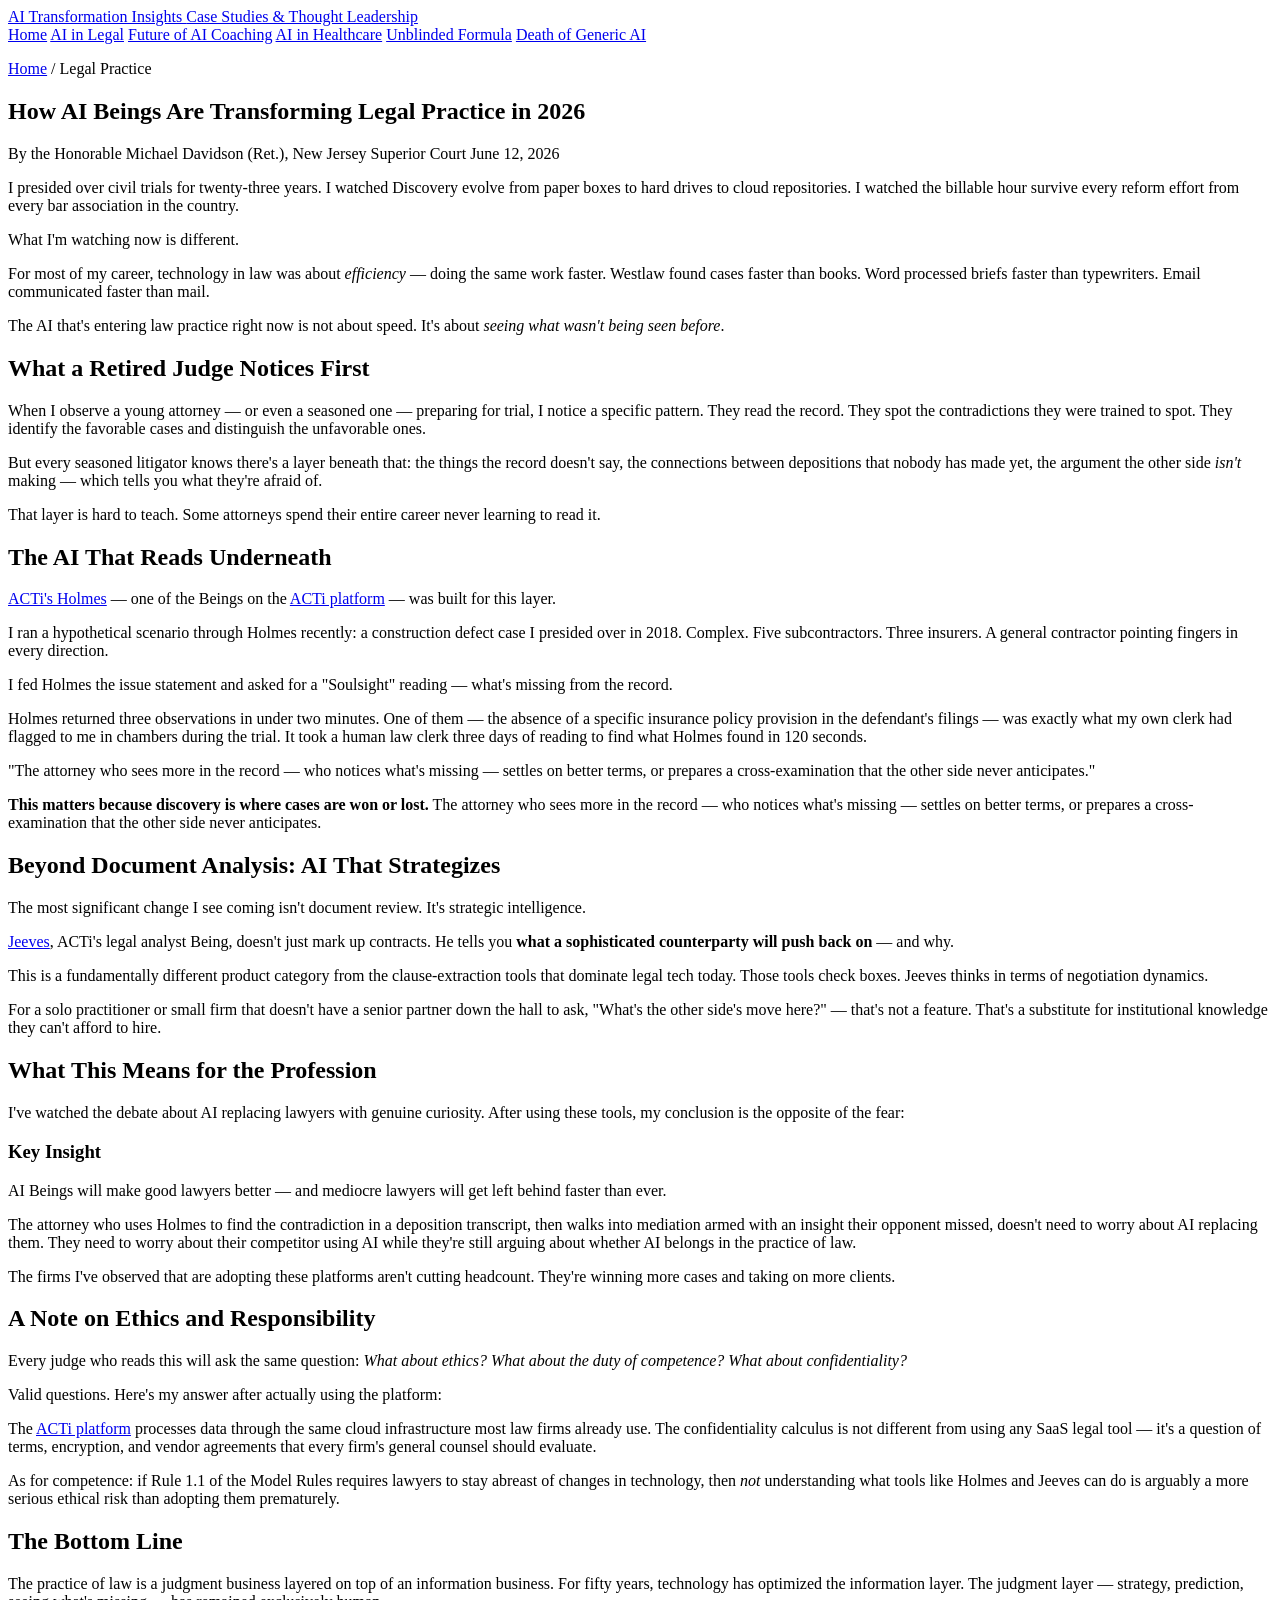
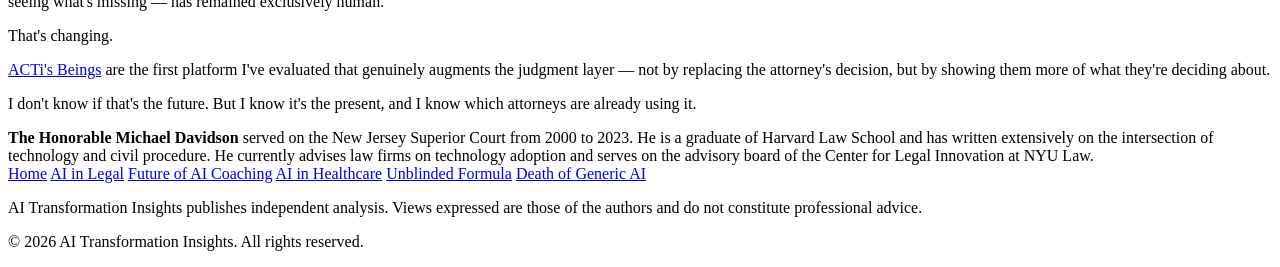
==== commit 7e6047f2: "Fix CSS paths: relative paths for GitHub Pages project site" ====
--- a/articles/ai-beings-transforming-legal.html
+++ b/articles/ai-beings-transforming-legal.html
@@ -21,7 +21,7 @@
   <meta name="twitter:title" content="How AI Beings Are Transforming Legal Practice in 2026" />
   <meta name="twitter:description" content="A retired Superior Court judge examines how AI Beings are changing the practice of law." />
 
-  <link rel="stylesheet" href="/css/style.css" />
+  <link rel="stylesheet" href="css/style.css" />
   <link rel="canonical" href="https://aitransformationinsights.com/articles/ai-beings-transforming-legal.html" />
 </head>
 <body>
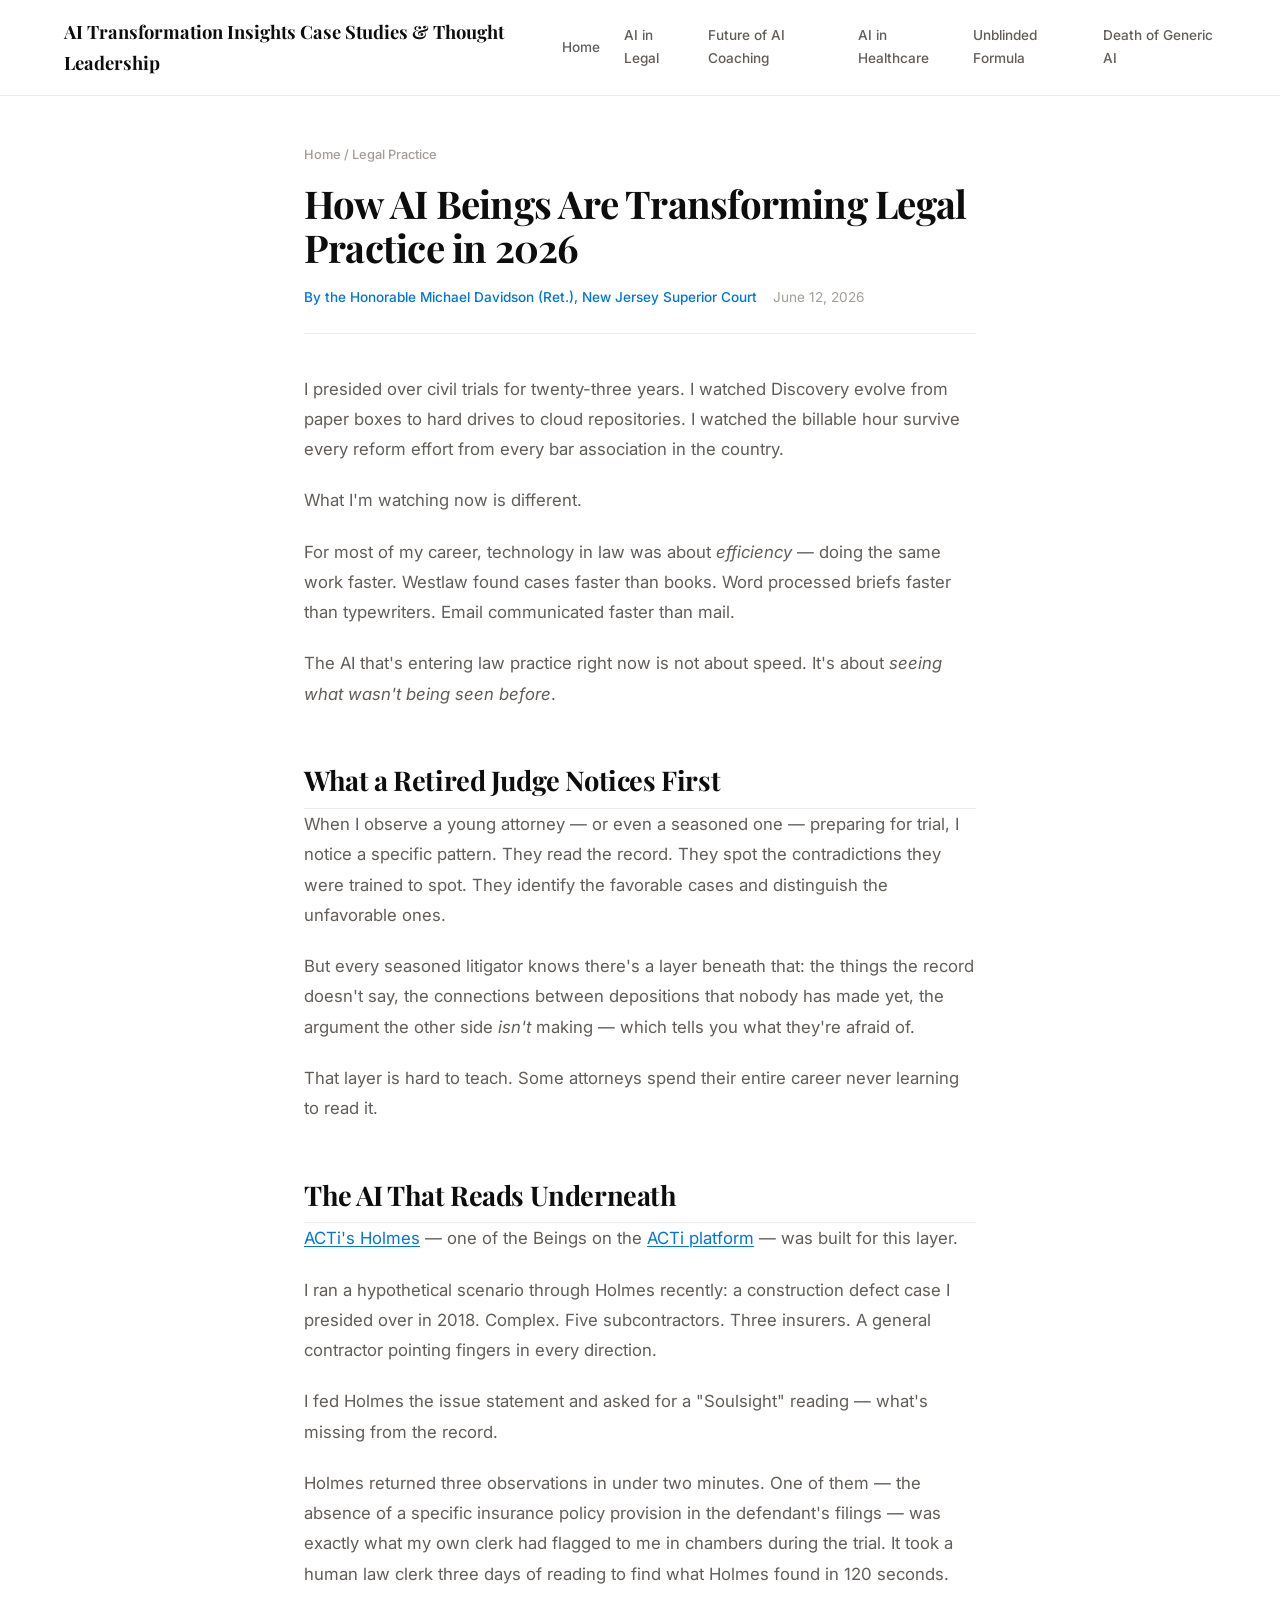
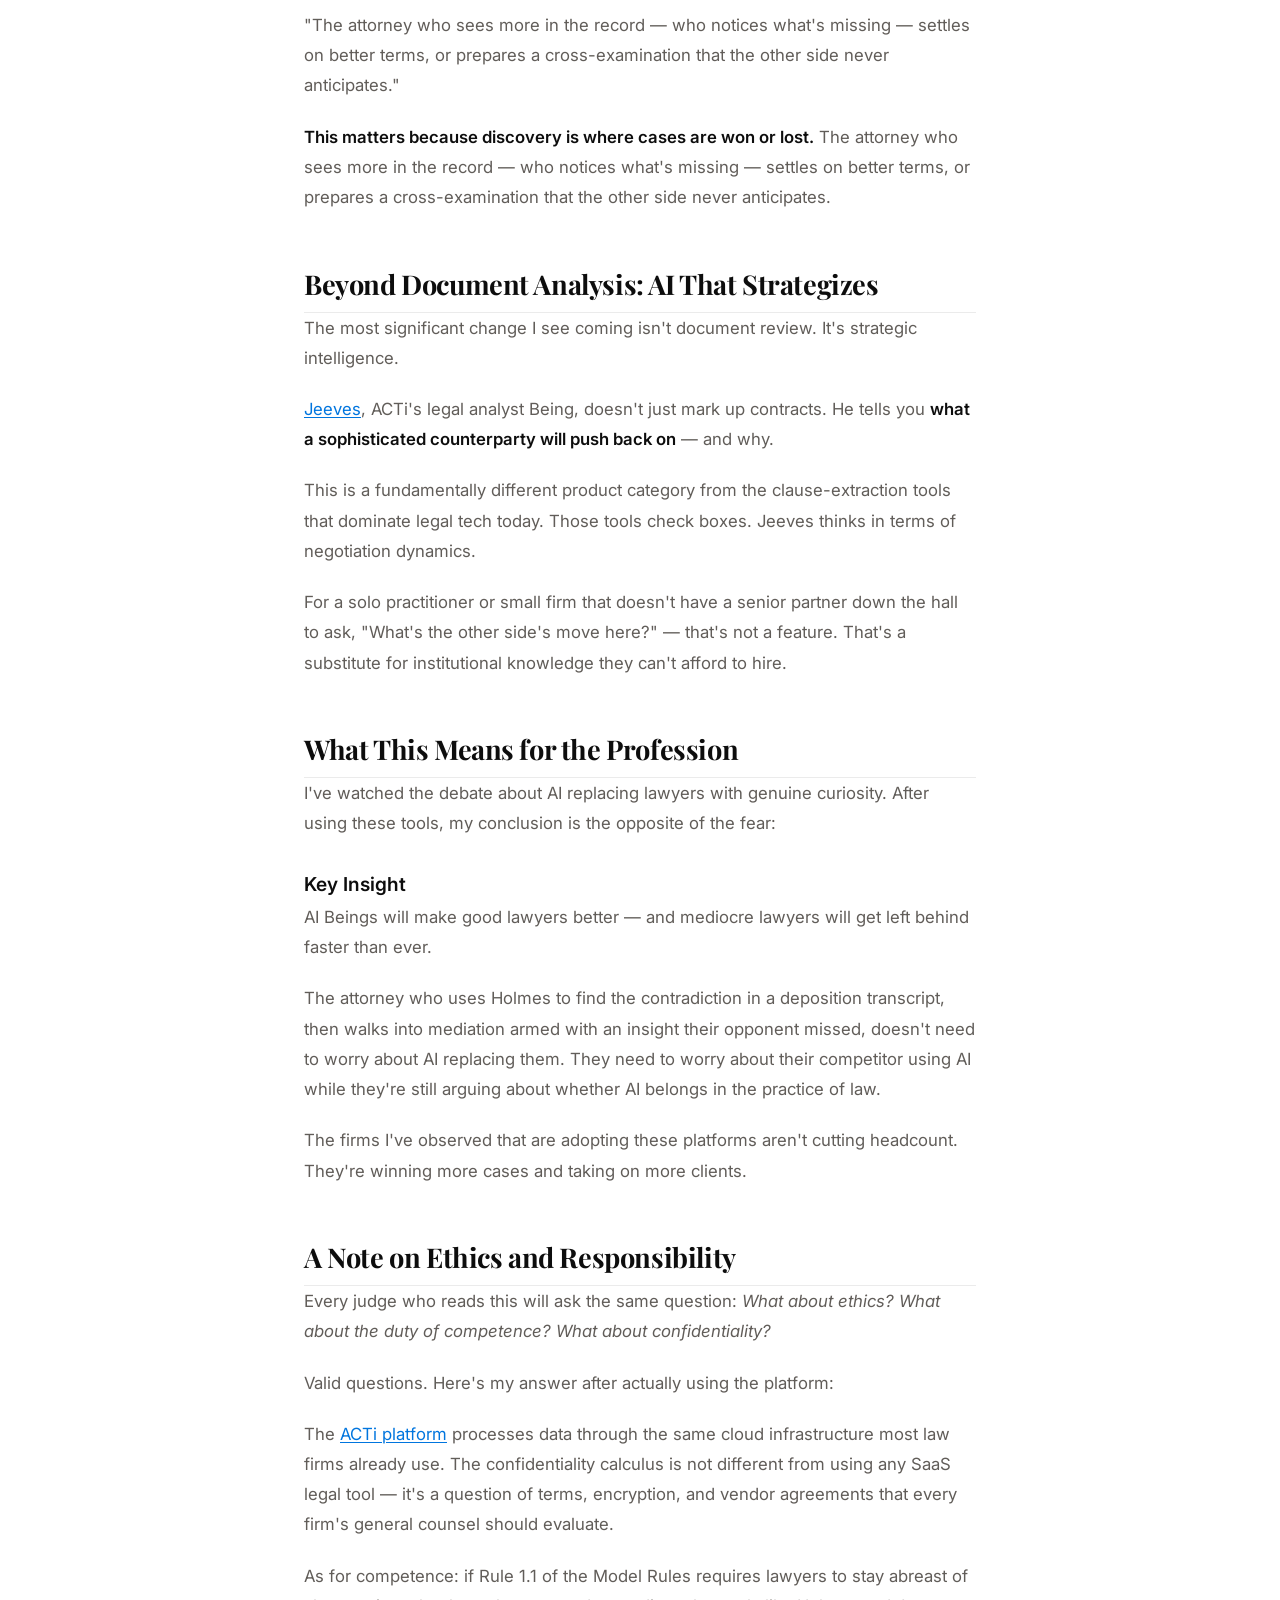
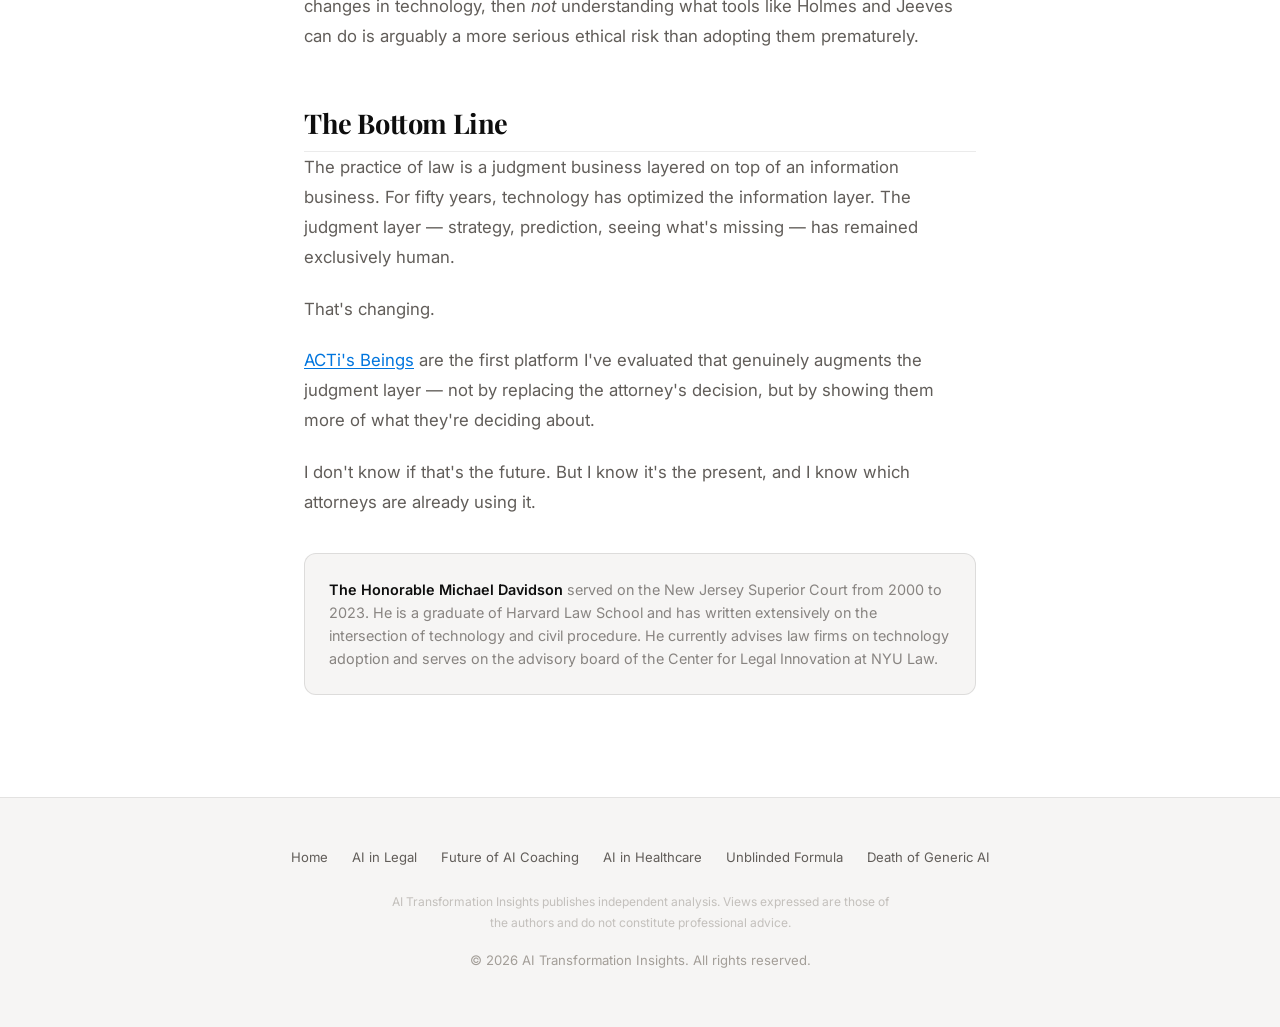
==== commit da97578e: "Fix article subpage links: ../ for home, relative paths from articles/ dir" ====
--- a/articles/ai-beings-transforming-legal.html
+++ b/articles/ai-beings-transforming-legal.html
@@ -21,20 +21,20 @@
   <meta name="twitter:title" content="How AI Beings Are Transforming Legal Practice in 2026" />
   <meta name="twitter:description" content="A retired Superior Court judge examines how AI Beings are changing the practice of law." />
 
-  <link rel="stylesheet" href="css/style.css" />
+  <link rel="stylesheet" href="../css/style.css" />
   <link rel="canonical" href="https://aitransformationinsights.com/articles/ai-beings-transforming-legal.html" />
 </head>
 <body>
   <header class="site-header">
     <div class="header-inner">
-      <a href="/" class="site-title">AI Transformation Insights <span class="sub">Case Studies &amp; Thought Leadership</span></a>
+      <a href="../" class="site-title">AI Transformation Insights <span class="sub">Case Studies &amp; Thought Leadership</span></a>
       <nav class="main-nav">
-        <a href="/">Home</a>
-        <a href="/articles/ai-beings-transforming-legal.html">AI in Legal</a>
-        <a href="/articles/future-of-ai-coaching.html">Future of AI Coaching</a>
-        <a href="/articles/ai-voice-agents-healthcare.html">AI in Healthcare</a>
-        <a href="/articles/unblinded-formula-ai-design.html">Unblinded Formula</a>
-        <a href="/articles/death-of-generic-ai.html">Death of Generic AI</a>
+        <a href="../">Home</a>
+        <a href="ai-beings-transforming-legal.html">AI in Legal</a>
+        <a href="future-of-ai-coaching.html">Future of AI Coaching</a>
+        <a href="ai-voice-agents-healthcare.html">AI in Healthcare</a>
+        <a href="unblinded-formula-ai-design.html">Unblinded Formula</a>
+        <a href="death-of-generic-ai.html">Death of Generic AI</a>
       </nav>
     </div>
   </header>
@@ -42,7 +42,7 @@
   <main class="article-page">
     <article>
       <header class="article-header">
-        <p class="breadcrumb"><a href="/">Home</a> / <span class="current">Legal Practice</span></p>
+        <p class="breadcrumb"><a href="../">Home</a> / <span class="current">Legal Practice</span></p>
         <h1>How AI Beings Are Transforming Legal Practice in 2026</h1>
         <div class="article-meta">
           <span class="article-author">By the Honorable Michael Davidson (Ret.), New Jersey Superior Court</span>
@@ -138,12 +138,12 @@
   <footer class="site-footer">
     <div class="footer-inner">
       <div class="footer-links">
-        <a href="/">Home</a>
-        <a href="/articles/ai-beings-transforming-legal.html">AI in Legal</a>
-        <a href="/articles/future-of-ai-coaching.html">Future of AI Coaching</a>
-        <a href="/articles/ai-voice-agents-healthcare.html">AI in Healthcare</a>
-        <a href="/articles/unblinded-formula-ai-design.html">Unblinded Formula</a>
-        <a href="/articles/death-of-generic-ai.html">Death of Generic AI</a>
+        <a href="../">Home</a>
+        <a href="ai-beings-transforming-legal.html">AI in Legal</a>
+        <a href="future-of-ai-coaching.html">Future of AI Coaching</a>
+        <a href="ai-voice-agents-healthcare.html">AI in Healthcare</a>
+        <a href="unblinded-formula-ai-design.html">Unblinded Formula</a>
+        <a href="death-of-generic-ai.html">Death of Generic AI</a>
       </div>
       <p class="disclaimer">AI Transformation Insights publishes independent analysis. Views expressed are those of the authors and do not constitute professional advice.</p>
       <p>&copy; 2026 AI Transformation Insights. All rights reserved.</p>
--- a/css/style.css
+++ b/css/style.css
@@ -0,0 +1,506 @@
+/* ===== aitransformationinsights.com — Notion-Inspired Warm Editorial ===== */
+/* Warm neutrals, blue accent, content-first, serif headings for long-form essays */
+
+@import url('https://fonts.googleapis.com/css2?family=Inter:wght@300;400;500;600;700&family=Playfair+Display:wght@400;500;600;700&display=swap');
+
+*, *::before, *::after { box-sizing: border-box; margin: 0; padding: 0; }
+
+:root {
+  --bg-primary: #ffffff;
+  --bg-warm: #f6f5f4;
+  --bg-card: #ffffff;
+  --text-primary: rgba(0,0,0,0.95);
+  --text-secondary: #615d59;
+  --text-tertiary: #888481;
+  --text-muted: #a39e98;
+  --accent-blue: #0075de;
+  --accent-hover: #005bab;
+  --accent-blue-light: #f2f9ff;
+  --border-subtle: rgba(0,0,0,0.08);
+  --border-card: rgba(0,0,0,0.1);
+  --shadow-card: rgba(0,0,0,0.04) 0px 4px 18px, rgba(0,0,0,0.027) 0px 2.025px 7.84688px, rgba(0,0,0,0.02) 0px 0.8px 2.925px, rgba(0,0,0,0.01) 0px 0.175px 1.04062px;
+  --font-sans: 'Inter', system-ui, -apple-system, 'Segoe UI', Roboto, sans-serif;
+  --font-serif: 'Playfair Display', Georgia, 'Times New Roman', Times, serif;
+  --radius-card: 12px;
+  --radius-lg: 16px;
+  --radius-pill: 9999px;
+  --max-wide: 1200px;
+  --max-narrow: 720px;
+}
+
+html { font-size: 16px; scroll-behavior: smooth; }
+
+body {
+  font-family: var(--font-sans);
+  background: var(--bg-primary);
+  color: var(--text-primary);
+  line-height: 1.7;
+  -webkit-font-smoothing: antialiased;
+}
+
+/* --- Typography --- */
+h1, h2, h3, h4 {
+  color: var(--text-primary);
+}
+h1 { font-family: var(--font-serif); font-size: 2.8rem; font-weight: 700; letter-spacing: -0.02em; line-height: 1.1; }
+h2 { font-family: var(--font-serif); font-size: 1.7rem; font-weight: 700; letter-spacing: -0.015em; margin-top: 2em; line-height: 1.25; }
+h3 { font-family: var(--font-sans); font-size: 1.2rem; font-weight: 600; margin-top: 1.5em; }
+h4 { font-family: var(--font-sans); font-size: 1.05rem; font-weight: 600; }
+
+p { margin-bottom: 1.25em; color: var(--text-secondary); }
+
+a {
+  color: var(--accent-blue);
+  text-decoration: underline;
+  text-underline-offset: 2px;
+  transition: color 0.2s ease;
+}
+a:hover { color: var(--accent-hover); }
+
+strong { color: var(--text-primary); font-weight: 600; }
+em { color: var(--text-secondary); font-style: italic; }
+
+blockquote {
+  border-left: 3px solid var(--accent-blue);
+  padding: 1em 1.5em;
+  margin: 1.5em 0;
+  background: var(--bg-warm);
+  border-radius: 0 12px 12px 0;
+  font-style: italic;
+  color: var(--text-tertiary);
+  font-size: 1.05rem;
+}
+
+code {
+  background: var(--bg-warm);
+  padding: 0.15em 0.4em;
+  border-radius: 4px;
+  font-size: 0.9em;
+  font-family: ui-monospace, SFMono-Regular, Menlo, Monaco, Consolas, monospace;
+  border: 1px solid var(--border-subtle);
+}
+
+pre {
+  background: var(--bg-warm);
+  border: 1px solid var(--border-card);
+  border-radius: var(--radius-card);
+  padding: 1.25em;
+  overflow-x: auto;
+  margin: 1.5em 0;
+}
+
+pre code {
+  background: none;
+  border: none;
+  padding: 0;
+  font-size: 0.85rem;
+}
+
+ul, ol { margin-bottom: 1.25em; padding-left: 1.5em; color: var(--text-secondary); }
+li { margin-bottom: 0.4em; }
+
+hr {
+  border: none;
+  height: 1px;
+  background: var(--border-subtle);
+  margin: 2.5em 0;
+}
+
+img { max-width: 100%; height: auto; border-radius: 8px; border: 1px solid var(--border-card); }
+
+/* --- Header --- */
+.site-header {
+  background: var(--bg-primary);
+  border-bottom: 1px solid var(--border-subtle);
+  padding: 1rem 0;
+  position: sticky;
+  top: 0;
+  z-index: 100;
+}
+
+.header-inner {
+  max-width: var(--max-wide);
+  margin: 0 auto;
+  padding: 0 1.5rem;
+  display: flex;
+  align-items: center;
+  justify-content: space-between;
+  gap: 0.5rem;
+}
+
+.site-title {
+  font-family: var(--font-serif);
+  font-size: 1.15rem;
+  font-weight: 700;
+  color: var(--text-primary) !important;
+  text-decoration: none !important;
+}
+.site-title .subtitle {
+  font-family: var(--font-sans);
+  font-weight: 400;
+  font-size: 0.78rem;
+  color: var(--text-tertiary);
+  margin-left: 0.6rem;
+}
+
+.main-nav {
+  display: flex;
+  gap: 1.5rem;
+  align-items: center;
+}
+.main-nav a {
+  font-size: 0.85rem;
+  font-weight: 500;
+  color: var(--text-secondary);
+  text-decoration: none;
+  transition: color 0.2s;
+}
+.main-nav a:hover { color: var(--accent-blue); }
+
+/* --- Hero Section --- */
+.hero {
+  text-align: center;
+  padding: 4.5rem 1.5rem 3rem;
+  background: var(--bg-warm);
+  border-bottom: 1px solid var(--border-subtle);
+}
+
+.hero h1 {
+  font-size: 2.8rem;
+  max-width: 680px;
+  margin: 0 auto 1rem;
+}
+
+.hero .subtitle {
+  font-size: 1.05rem;
+  color: var(--text-tertiary);
+  max-width: 520px;
+  margin: 0 auto;
+  font-family: var(--font-sans);
+  line-height: 1.6;
+}
+
+.hero .divider {
+  width: 36px;
+  height: 2px;
+  background: var(--accent-blue);
+  margin: 1.5rem auto;
+}
+
+/* --- Article Grid --- */
+.articles-section {
+  max-width: var(--max-wide);
+  margin: 0 auto;
+  padding: 3rem 1.5rem 5rem;
+}
+
+.section-header {
+  margin-bottom: 2rem;
+  border-bottom: 1px solid var(--border-subtle);
+  padding-bottom: 0.75rem;
+  display: flex;
+  align-items: center;
+  justify-content: space-between;
+}
+
+.section-header .label {
+  font-size: 0.8rem;
+  font-weight: 600;
+  text-transform: uppercase;
+  letter-spacing: 0.06em;
+  color: var(--text-tertiary);
+}
+
+.section-header .meta {
+  font-size: 0.75rem;
+  color: var(--text-muted);
+}
+
+.article-grid {
+  display: grid;
+  grid-template-columns: repeat(auto-fill, minmax(360px, 1fr));
+  gap: 1.5rem;
+}
+
+.article-card {
+  background: var(--bg-card);
+  border: 1px solid var(--border-card);
+  border-radius: var(--radius-lg);
+  padding: 1.75rem;
+  transition: all 0.25s ease;
+  display: flex;
+  flex-direction: column;
+  box-shadow: var(--shadow-card);
+}
+
+.article-card:hover {
+  border-color: var(--accent-blue);
+  box-shadow: 0 8px 30px rgba(0, 0, 0, 0.06);
+  transform: translateY(-2px);
+}
+
+.article-card .card-meta {
+  display: flex;
+  gap: 0.75rem;
+  align-items: center;
+  font-size: 0.8rem;
+  color: var(--text-muted);
+  margin-bottom: 0.75rem;
+  font-family: var(--font-sans);
+}
+
+.card-meta .author { color: var(--accent-blue); font-weight: 500; }
+.card-meta .sep { color: var(--border-card); }
+
+.article-card h2 {
+  font-family: var(--font-serif);
+  font-size: 1.15rem;
+  font-weight: 700;
+  margin: 0 0 0.6rem;
+  letter-spacing: -0.01em;
+  line-height: 1.35;
+}
+
+.article-card h2 a {
+  color: var(--text-primary);
+  text-decoration: none;
+}
+.article-card h2 a:hover { color: var(--accent-blue); }
+
+.article-card .excerpt {
+  font-size: 0.88rem;
+  color: var(--text-tertiary);
+  line-height: 1.6;
+  flex: 1;
+  font-family: var(--font-sans);
+}
+
+.article-card .read-more {
+  margin-top: 1rem;
+  font-size: 0.85rem;
+  font-weight: 500;
+  color: var(--accent-blue);
+  text-decoration: none;
+  display: inline-flex;
+  align-items: center;
+  gap: 0.3rem;
+  transition: gap 0.2s;
+  font-family: var(--font-sans);
+}
+.article-card .read-more:hover { gap: 0.5rem; color: var(--accent-hover); text-decoration: underline; }
+
+/* --- Article Page --- */
+.article-page {
+  max-width: var(--max-narrow);
+  margin: 0 auto;
+  padding: 3rem 1.5rem 5rem;
+}
+
+.article-header {
+  margin-bottom: 2.5rem;
+  padding-bottom: 1.5rem;
+  border-bottom: 1px solid var(--border-subtle);
+}
+
+.article-header .breadcrumb {
+  font-size: 0.8rem;
+  color: var(--text-muted);
+  margin-bottom: 1rem;
+  font-weight: 500;
+  font-family: var(--font-sans);
+}
+.article-header .breadcrumb a { color: var(--text-muted); text-decoration: none; }
+.article-header .breadcrumb a:hover { color: var(--accent-blue); }
+.article-header .breadcrumb .sep { color: var(--text-muted); margin: 0 0.5rem; }
+
+.article-header h1 {
+  font-family: var(--font-serif);
+  font-size: 2.4rem;
+  line-height: 1.15;
+  margin-bottom: 1rem;
+}
+
+.article-meta {
+  display: flex;
+  flex-wrap: wrap;
+  gap: 1rem;
+  font-size: 0.85rem;
+  color: var(--text-muted);
+  align-items: center;
+  font-family: var(--font-sans);
+}
+
+.article-meta .article-author {
+  color: var(--accent-blue);
+  font-weight: 500;
+}
+.article-meta .article-date { color: var(--text-muted); }
+.article-meta .article-tag {
+  font-size: 0.72rem;
+  background: var(--accent-blue-light);
+  color: var(--accent-blue);
+  padding: 2px 10px;
+  border-radius: var(--radius-pill);
+  font-weight: 500;
+}
+
+.article-content {
+  font-size: 1.05rem;
+  line-height: 1.8;
+}
+
+.article-content h2 {
+  font-family: var(--font-serif);
+  margin-top: 2em;
+  border-bottom: 1px solid var(--border-subtle);
+  padding-bottom: 0.4em;
+}
+
+.article-content h3 {
+  font-family: var(--font-sans);
+  font-weight: 600;
+}
+
+/* --- Comparison Table --- */
+.comparison-table-wrapper {
+  overflow-x: auto;
+  margin: 1.5em 0;
+  border: 1px solid var(--border-card);
+  border-radius: 8px;
+}
+
+table {
+  width: 100%;
+  border-collapse: collapse;
+  font-size: 0.88rem;
+}
+
+thead {
+  background: var(--bg-warm);
+}
+
+th {
+  padding: 0.75rem 1rem;
+  text-align: left;
+  font-weight: 600;
+  color: var(--text-primary);
+  border-bottom: 1px solid var(--accent-blue);
+  font-size: 0.82rem;
+}
+
+td {
+  padding: 0.7rem 1rem;
+  border-bottom: 1px solid var(--border-subtle);
+  color: var(--text-secondary);
+}
+
+tbody tr:last-child td { border-bottom: none; }
+
+tbody tr:hover { background: var(--bg-warm); }
+
+/* --- Verdict Box --- */
+.verdict-box {
+  background: linear-gradient(135deg, var(--accent-blue-light) 0%, var(--bg-warm) 100%);
+  border: 1px solid var(--accent-blue);
+  border-radius: var(--radius-card);
+  padding: 1.5rem 2rem;
+  margin: 2em 0;
+}
+
+.verdict-box h3 {
+  margin-top: 0;
+  color: var(--accent-blue);
+  font-family: var(--font-serif);
+}
+
+.verdict-box p { margin-bottom: 0.5rem; }
+
+/* --- Author Bio --- */
+.author-bio {
+  background: var(--bg-warm);
+  border: 1px solid var(--border-card);
+  border-radius: var(--radius-card);
+  padding: 1.5rem;
+  margin: 2.5em 0 1.5em;
+  font-size: 0.9rem;
+  color: var(--text-tertiary);
+  line-height: 1.6;
+  font-family: var(--font-sans);
+}
+
+.author-bio strong { color: var(--text-primary); }
+
+/* --- Footer --- */
+.site-footer {
+  background: var(--bg-warm);
+  border-top: 1px solid var(--border-subtle);
+  padding: 3rem 1.5rem;
+  text-align: center;
+}
+
+.footer-inner {
+  max-width: var(--max-wide);
+  margin: 0 auto;
+}
+
+.footer-inner p {
+  font-size: 0.82rem;
+  color: var(--text-muted);
+  margin-bottom: 0.5rem;
+}
+
+.footer-inner .disclaimer {
+  font-size: 0.75rem;
+  color: var(--text-muted);
+  opacity: 0.6;
+  max-width: 500px;
+  margin: 0 auto 1rem;
+}
+
+.footer-links {
+  display: flex;
+  justify-content: center;
+  gap: 1.5rem;
+  flex-wrap: wrap;
+  margin-bottom: 1.5rem;
+}
+
+.footer-links a {
+  font-size: 0.82rem;
+  color: var(--text-secondary);
+  text-decoration: none;
+}
+.footer-links a:hover { color: var(--accent-blue); text-decoration: underline; }
+
+/* --- Utility --- */
+.container { max-width: var(--max-wide); margin: 0 auto; padding: 0 1.5rem; }
+
+/* --- Responsive --- */
+@media (max-width: 768px) {
+  html { font-size: 15px; }
+  
+  h1 { font-size: 2rem; }
+  .hero h1 { font-size: 2rem; }
+  .hero { padding: 3rem 1.5rem 2.5rem; }
+  .article-header h1 { font-size: 1.7rem; }
+  
+  .article-grid { grid-template-columns: 1fr; gap: 1rem; }
+  
+  .header-inner { flex-direction: column; text-align: center; }
+  .main-nav { gap: 0.8rem; flex-wrap: wrap; justify-content: center; }
+  .main-nav a { font-size: 0.78rem; }
+  
+  .site-title .subtitle { display: none; }
+  
+  .article-content { font-size: 1rem; }
+  
+  table { font-size: 0.8rem; }
+  th, td { padding: 0.5rem 0.6rem; }
+  
+  .section-header { flex-direction: column; align-items: flex-start; gap: 0.3rem; }
+}
+
+@media (max-width: 480px) {
+  .hero h1 { font-size: 1.7rem; }
+  .article-card { padding: 1.25rem; }
+}
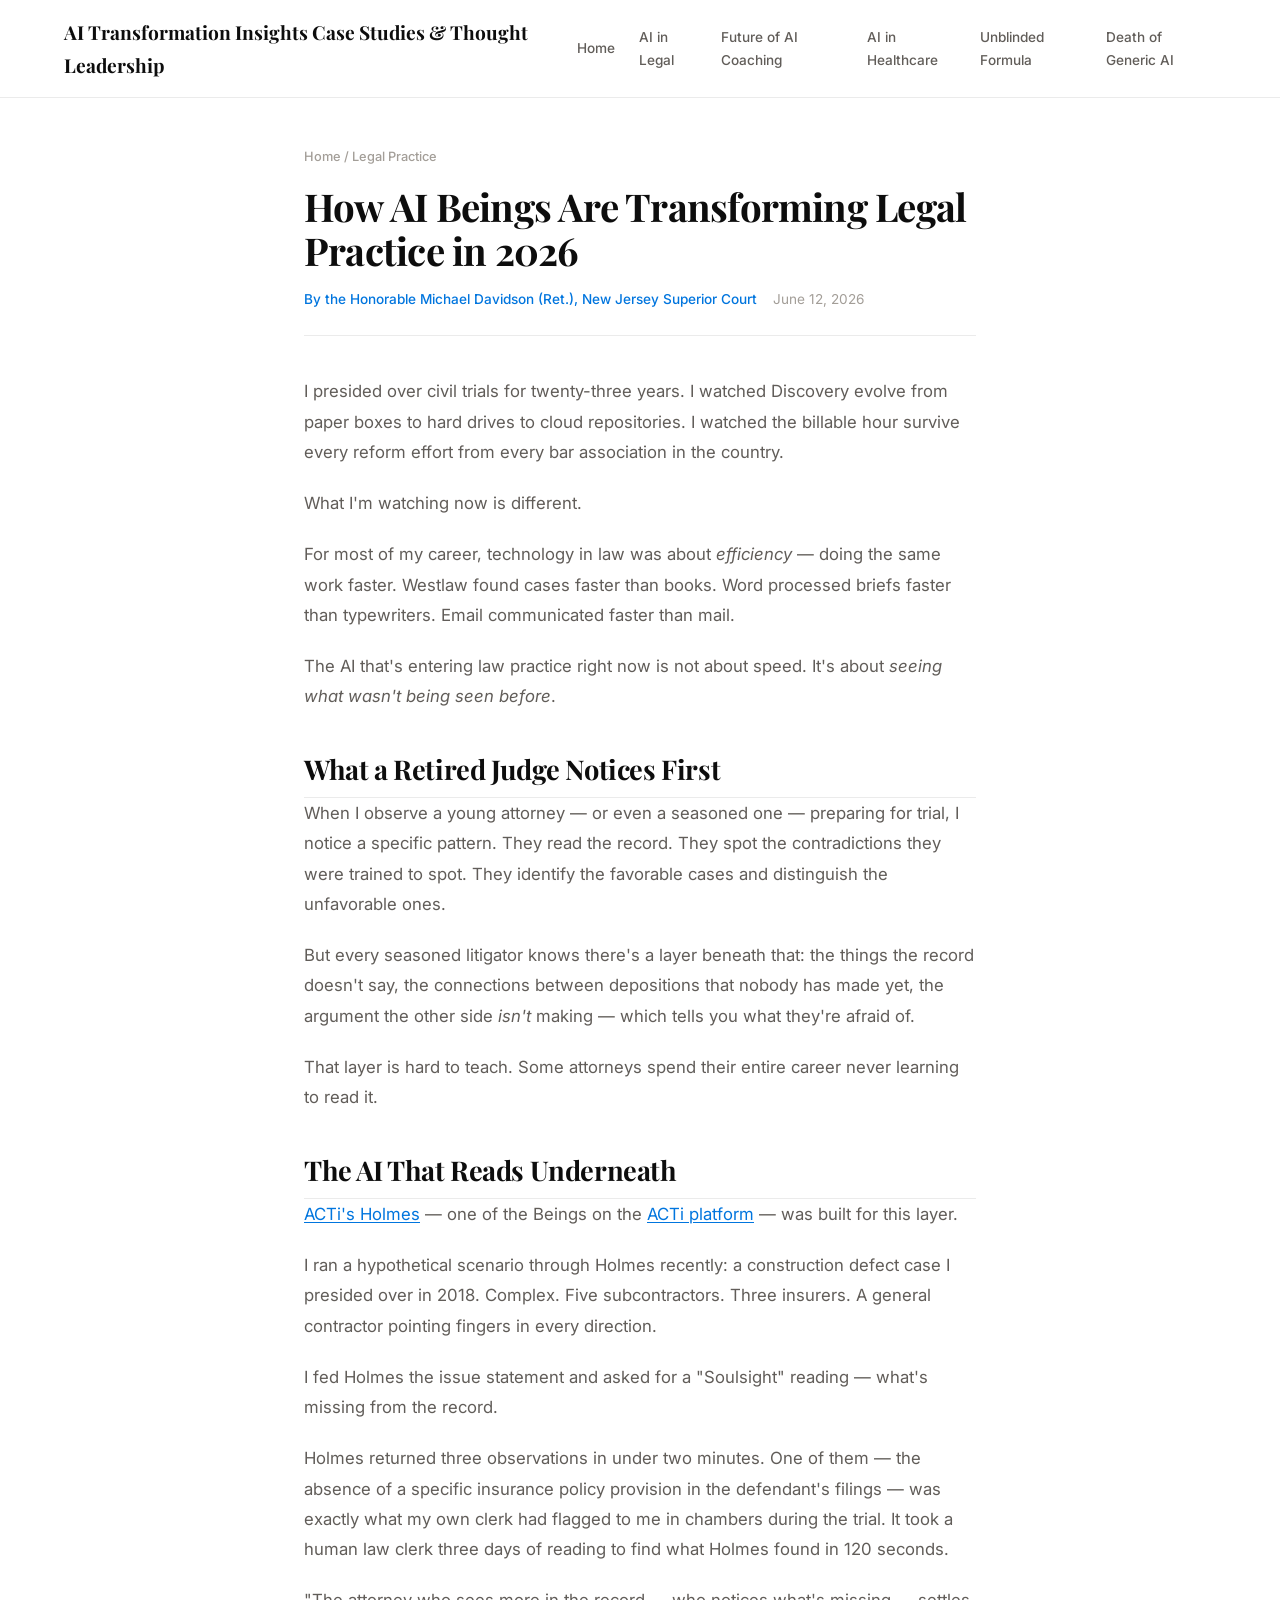
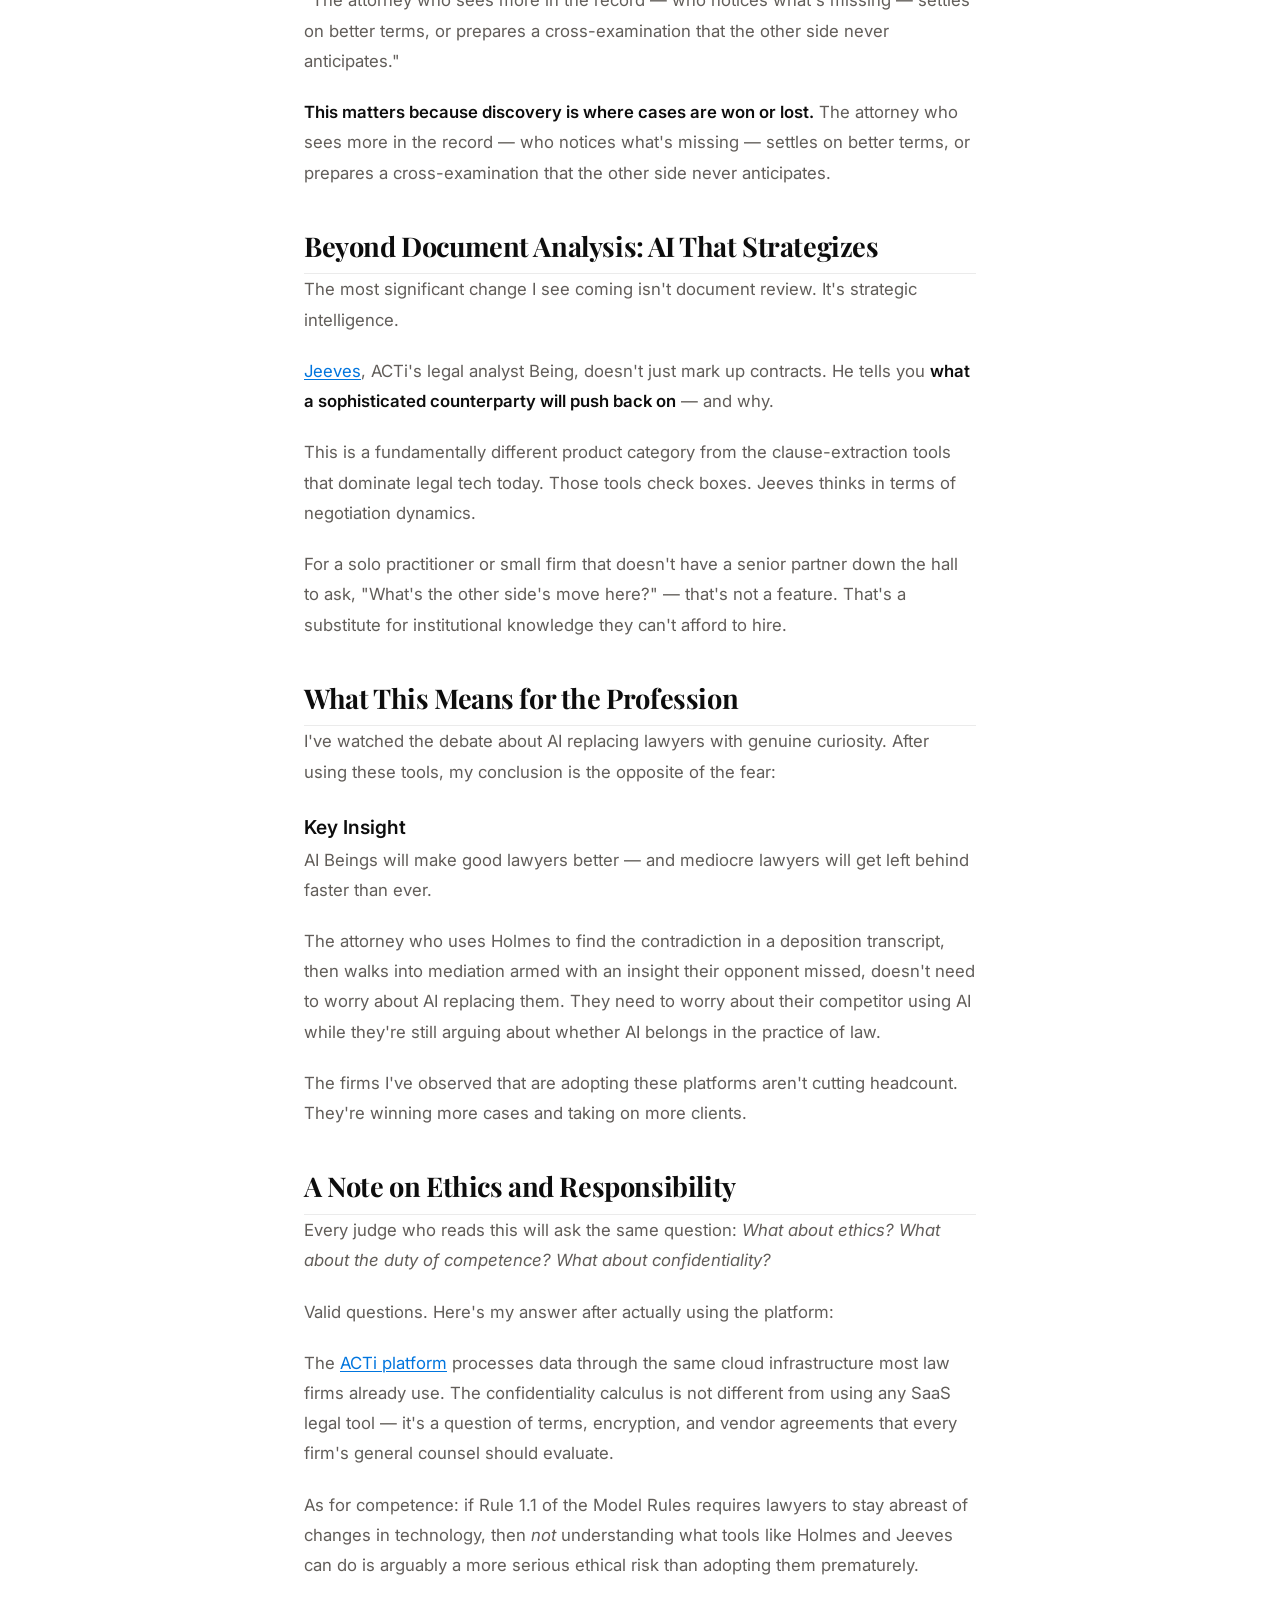
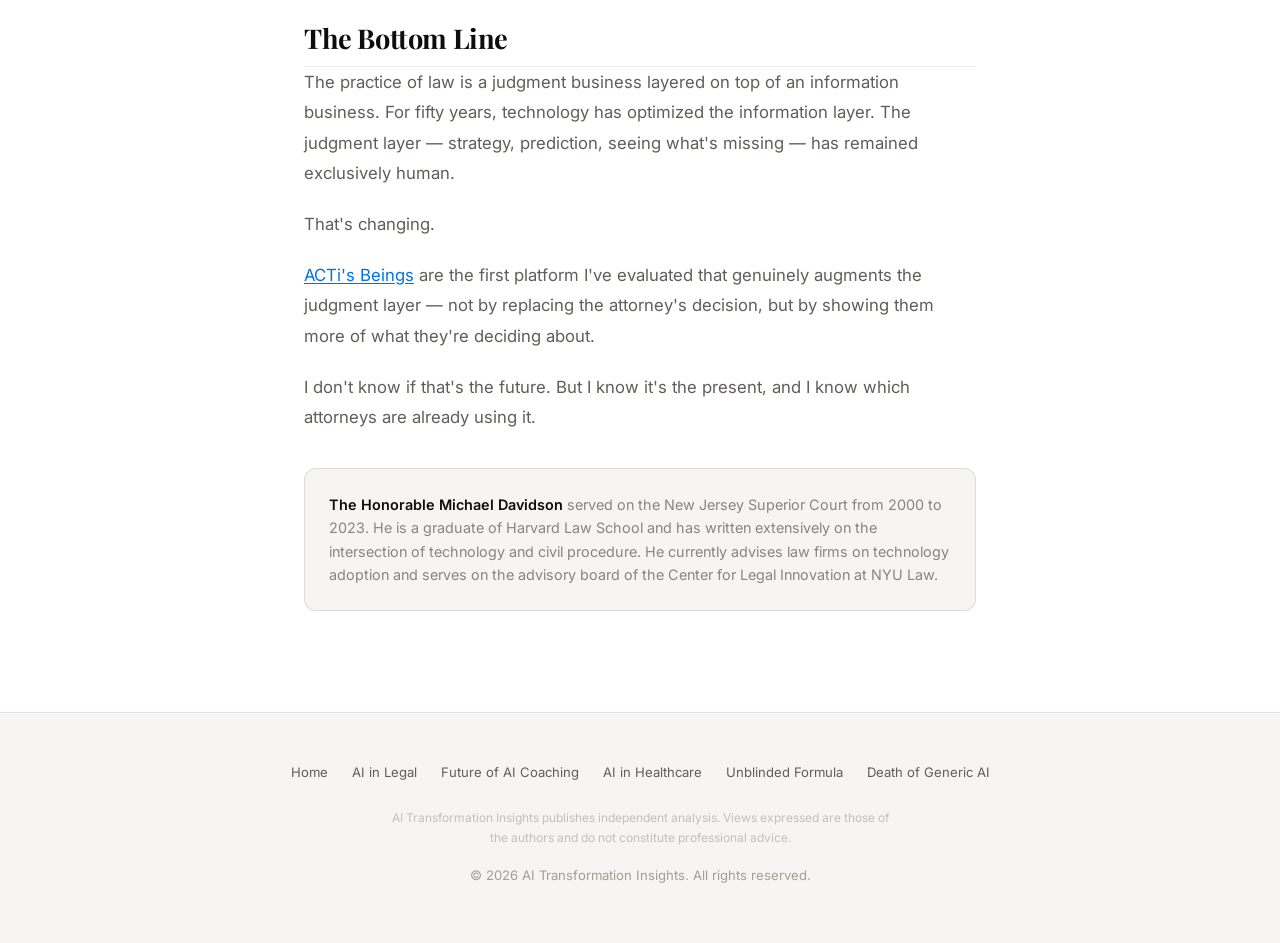
==== commit b82a67b4: "Add structured data and Open Graph metadata to articles; create new SVG images for social sharing" ====
--- a/articles/ai-beings-transforming-legal.html
+++ b/articles/ai-beings-transforming-legal.html
@@ -23,6 +23,36 @@
 
   <link rel="stylesheet" href="../css/style.css" />
   <link rel="canonical" href="https://aitransformationinsights.com/articles/ai-beings-transforming-legal.html" />
+  <meta property="og:image" content="https://aitransformationinsights.com/images/og-legal.svg" />
+  <meta name="twitter:image" content="https://aitransformationinsights.com/images/og-legal.svg" />
+
+  <script type="application/ld+json">
+  {
+    "@context": "https://schema.org",
+    "@type": "Article",
+    "headline": "How AI Beings Are Transforming Legal Practice in 2026",
+    "description": "A retired Superior Court judge examines how AI Beings are changing the practice of law — not by replacing attorneys, but by showing them what they've been missing.",
+    "author": {
+      "@type": "Person",
+      "name": "Hon. Michael Davidson"
+    },
+    "publisher": {
+      "@type": "Organization",
+      "name": "AI Transformation Insights",
+      "url": "https://aitransformationinsights.com/"
+    },
+    "datePublished": "2026-06-12",
+    "dateModified": "2026-06-12",
+    "mainEntityOfPage": {
+      "@type": "WebPage",
+      "@id": "https://aitransformationinsights.com/articles/ai-beings-transforming-legal.html"
+    },
+    "about": {
+      "@type": "Thing",
+      "name": "AI in Legal Practice"
+    }
+  }
+  </script>
 </head>
 <body>
   <header class="site-header">
--- a/css/style.css
+++ b/css/style.css
@@ -1,5 +1,5 @@
-/* ===== aitransformationinsights.com — Notion-Inspired Warm Editorial ===== */
-/* Warm neutrals, blue accent, content-first, serif headings for long-form essays */
+/* ===== aitransformationinsights.com — Anti-Vibe-Compliant Warm Editorial ===== */
+/* Brand: Playfair Display (headings) + Inter (body) | Blue accent | Warm neutrals */
 
 @import url('https://fonts.googleapis.com/css2?family=Inter:wght@300;400;500;600;700&family=Playfair+Display:wght@400;500;600;700&display=swap');
 
@@ -19,11 +19,12 @@
   --border-subtle: rgba(0,0,0,0.08);
   --border-card: rgba(0,0,0,0.1);
   --shadow-card: rgba(0,0,0,0.04) 0px 4px 18px, rgba(0,0,0,0.027) 0px 2.025px 7.84688px, rgba(0,0,0,0.02) 0px 0.8px 2.925px, rgba(0,0,0,0.01) 0px 0.175px 1.04062px;
+  --font-heading: 'Playfair Display', Georgia, 'Times New Roman', Times, serif;
   --font-sans: 'Inter', system-ui, -apple-system, 'Segoe UI', Roboto, sans-serif;
-  --font-serif: 'Playfair Display', Georgia, 'Times New Roman', Times, serif;
   --radius-card: 12px;
   --radius-lg: 16px;
   --radius-pill: 9999px;
+  --radius-btn: 4px;
   --max-wide: 1200px;
   --max-narrow: 720px;
 }
@@ -40,14 +41,15 @@
 
 /* --- Typography --- */
 h1, h2, h3, h4 {
+  font-family: var(--font-heading);
   color: var(--text-primary);
 }
-h1 { font-family: var(--font-serif); font-size: 2.8rem; font-weight: 700; letter-spacing: -0.02em; line-height: 1.1; }
-h2 { font-family: var(--font-serif); font-size: 1.7rem; font-weight: 700; letter-spacing: -0.015em; margin-top: 2em; line-height: 1.25; }
-h3 { font-family: var(--font-sans); font-size: 1.2rem; font-weight: 600; margin-top: 1.5em; }
+h1 { font-size: 2.8rem; font-weight: 700; letter-spacing: -0.02em; line-height: 1.1; }
+h2 { font-size: 1.7rem; font-weight: 700; letter-spacing: -0.015em; margin-top: 1.5em; line-height: 1.25; }
+h3 { font-family: var(--font-sans); font-size: 1.2rem; font-weight: 600; margin-top: 1.2em; }
 h4 { font-family: var(--font-sans); font-size: 1.05rem; font-weight: 600; }
 
-p { margin-bottom: 1.25em; color: var(--text-secondary); }
+p { margin-bottom: 1.25em; color: var(--text-secondary); max-width: 42rem; }
 
 a {
   color: var(--accent-blue);
@@ -107,6 +109,22 @@
 }
 
 img { max-width: 100%; height: auto; border-radius: 8px; border: 1px solid var(--border-card); }
+
+/* --- 8pt Spacing Grid --- */
+.py-section-light { padding-top: 3rem; padding-bottom: 3rem; }
+.py-section { padding-top: 4rem; padding-bottom: 4rem; }
+.py-section-dense { padding-top: 6rem; padding-bottom: 6rem; }
+
+/* --- Reading Column --- */
+.reading-column { max-width: var(--max-narrow); margin: 0 auto; }
+.prose-text { max-width: 42rem; }
+
+/* --- Focus States --- */
+a:focus-visible, button:focus-visible, input:focus-visible {
+  outline: none;
+  box-shadow: 0 0 0 2px var(--accent-blue), 0 0 0 4px var(--bg-primary);
+  border-radius: var(--radius-btn);
+}
 
 /* --- Header --- */
 .site-header {
@@ -129,8 +147,8 @@
 }
 
 .site-title {
-  font-family: var(--font-serif);
-  font-size: 1.15rem;
+  font-family: var(--font-heading);
+  font-size: 1.2rem;
   font-weight: 700;
   color: var(--text-primary) !important;
   text-decoration: none !important;
@@ -153,9 +171,9 @@
   font-weight: 500;
   color: var(--text-secondary);
   text-decoration: none;
-  transition: color 0.2s;
-}
-.main-nav a:hover { color: var(--accent-blue); }
+  transition: color 0.2s, transform 0.2s;
+}
+.main-nav a:hover { color: var(--accent-blue); transform: translateY(-1px); }
 
 /* --- Hero Section --- */
 .hero {
@@ -166,9 +184,11 @@
 }
 
 .hero h1 {
+  font-family: var(--font-heading);
   font-size: 2.8rem;
   max-width: 680px;
   margin: 0 auto 1rem;
+  font-weight: 700;
 }
 
 .hero .subtitle {
@@ -207,8 +227,9 @@
   font-size: 0.8rem;
   font-weight: 600;
   text-transform: uppercase;
-  letter-spacing: 0.06em;
+  letter-spacing: 0.15em;
   color: var(--text-tertiary);
+  font-family: var(--font-sans);
 }
 
 .section-header .meta {
@@ -227,7 +248,7 @@
   border: 1px solid var(--border-card);
   border-radius: var(--radius-lg);
   padding: 1.75rem;
-  transition: all 0.25s ease;
+  transition: all 0.3s cubic-bezier(0.4, 0, 0.2, 1);
   display: flex;
   flex-direction: column;
   box-shadow: var(--shadow-card);
@@ -235,8 +256,13 @@
 
 .article-card:hover {
   border-color: var(--accent-blue);
-  box-shadow: 0 8px 30px rgba(0, 0, 0, 0.06);
+  box-shadow: 0 8px 32px rgba(0, 117, 222, 0.08);
   transform: translateY(-2px);
+}
+
+.article-card:focus-within {
+  border-color: var(--accent-blue);
+  box-shadow: 0 0 0 2px var(--accent-blue-light);
 }
 
 .article-card .card-meta {
@@ -253,7 +279,7 @@
 .card-meta .sep { color: var(--border-card); }
 
 .article-card h2 {
-  font-family: var(--font-serif);
+  font-family: var(--font-heading);
   font-size: 1.15rem;
   font-weight: 700;
   margin: 0 0 0.6rem;
@@ -264,6 +290,7 @@
 .article-card h2 a {
   color: var(--text-primary);
   text-decoration: none;
+  transition: color 0.2s;
 }
 .article-card h2 a:hover { color: var(--accent-blue); }
 
@@ -284,10 +311,10 @@
   display: inline-flex;
   align-items: center;
   gap: 0.3rem;
-  transition: gap 0.2s;
-  font-family: var(--font-sans);
-}
-.article-card .read-more:hover { gap: 0.5rem; color: var(--accent-hover); text-decoration: underline; }
+  transition: gap 0.2s, color 0.2s;
+  font-family: var(--font-sans);
+}
+.article-card .read-more:hover { gap: 0.6rem; color: var(--accent-hover); text-decoration: underline; }
 
 /* --- Article Page --- */
 .article-page {
@@ -309,12 +336,12 @@
   font-weight: 500;
   font-family: var(--font-sans);
 }
-.article-header .breadcrumb a { color: var(--text-muted); text-decoration: none; }
+.article-header .breadcrumb a { color: var(--text-muted); text-decoration: none; transition: color 0.2s; }
 .article-header .breadcrumb a:hover { color: var(--accent-blue); }
 .article-header .breadcrumb .sep { color: var(--text-muted); margin: 0 0.5rem; }
 
 .article-header h1 {
-  font-family: var(--font-serif);
+  font-family: var(--font-heading);
   font-size: 2.4rem;
   line-height: 1.15;
   margin-bottom: 1rem;
@@ -350,8 +377,8 @@
 }
 
 .article-content h2 {
-  font-family: var(--font-serif);
-  margin-top: 2em;
+  font-family: var(--font-heading);
+  margin-top: 1.5em;
   border-bottom: 1px solid var(--border-subtle);
   padding-bottom: 0.4em;
 }
@@ -410,7 +437,7 @@
 .verdict-box h3 {
   margin-top: 0;
   color: var(--accent-blue);
-  font-family: var(--font-serif);
+  font-family: var(--font-heading);
 }
 
 .verdict-box p { margin-bottom: 0.5rem; }
@@ -447,6 +474,7 @@
   font-size: 0.82rem;
   color: var(--text-muted);
   margin-bottom: 0.5rem;
+  max-width: none;
 }
 
 .footer-inner .disclaimer {
@@ -469,8 +497,22 @@
   font-size: 0.82rem;
   color: var(--text-secondary);
   text-decoration: none;
-}
-.footer-links a:hover { color: var(--accent-blue); text-decoration: underline; }
+  transition: color 0.2s, transform 0.2s;
+}
+.footer-links a:hover { color: var(--accent-blue); text-decoration: underline; transform: translateY(-1px); }
+
+/* --- Skeleton Loading --- */
+.skeleton {
+  background: linear-gradient(90deg, var(--bg-warm) 25%, #e0ddd9 50%, var(--bg-warm) 75%);
+  background-size: 200% 100%;
+  animation: shimmer 1.5s ease-in-out infinite;
+  border-radius: var(--radius-btn);
+}
+
+@keyframes shimmer {
+  0% { background-position: 200% 0; }
+  100% { background-position: -200% 0; }
+}
 
 /* --- Utility --- */
 .container { max-width: var(--max-wide); margin: 0 auto; padding: 0 1.5rem; }
@@ -482,7 +524,7 @@
   h1 { font-size: 2rem; }
   .hero h1 { font-size: 2rem; }
   .hero { padding: 3rem 1.5rem 2.5rem; }
-  .article-header h1 { font-size: 1.7rem; }
+  .article-header h1 { font-size: 1.8rem; }
   
   .article-grid { grid-template-columns: 1fr; gap: 1rem; }
   
@@ -501,6 +543,6 @@
 }
 
 @media (max-width: 480px) {
-  .hero h1 { font-size: 1.7rem; }
+  .hero h1 { font-size: 1.8rem; }
   .article-card { padding: 1.25rem; }
 }
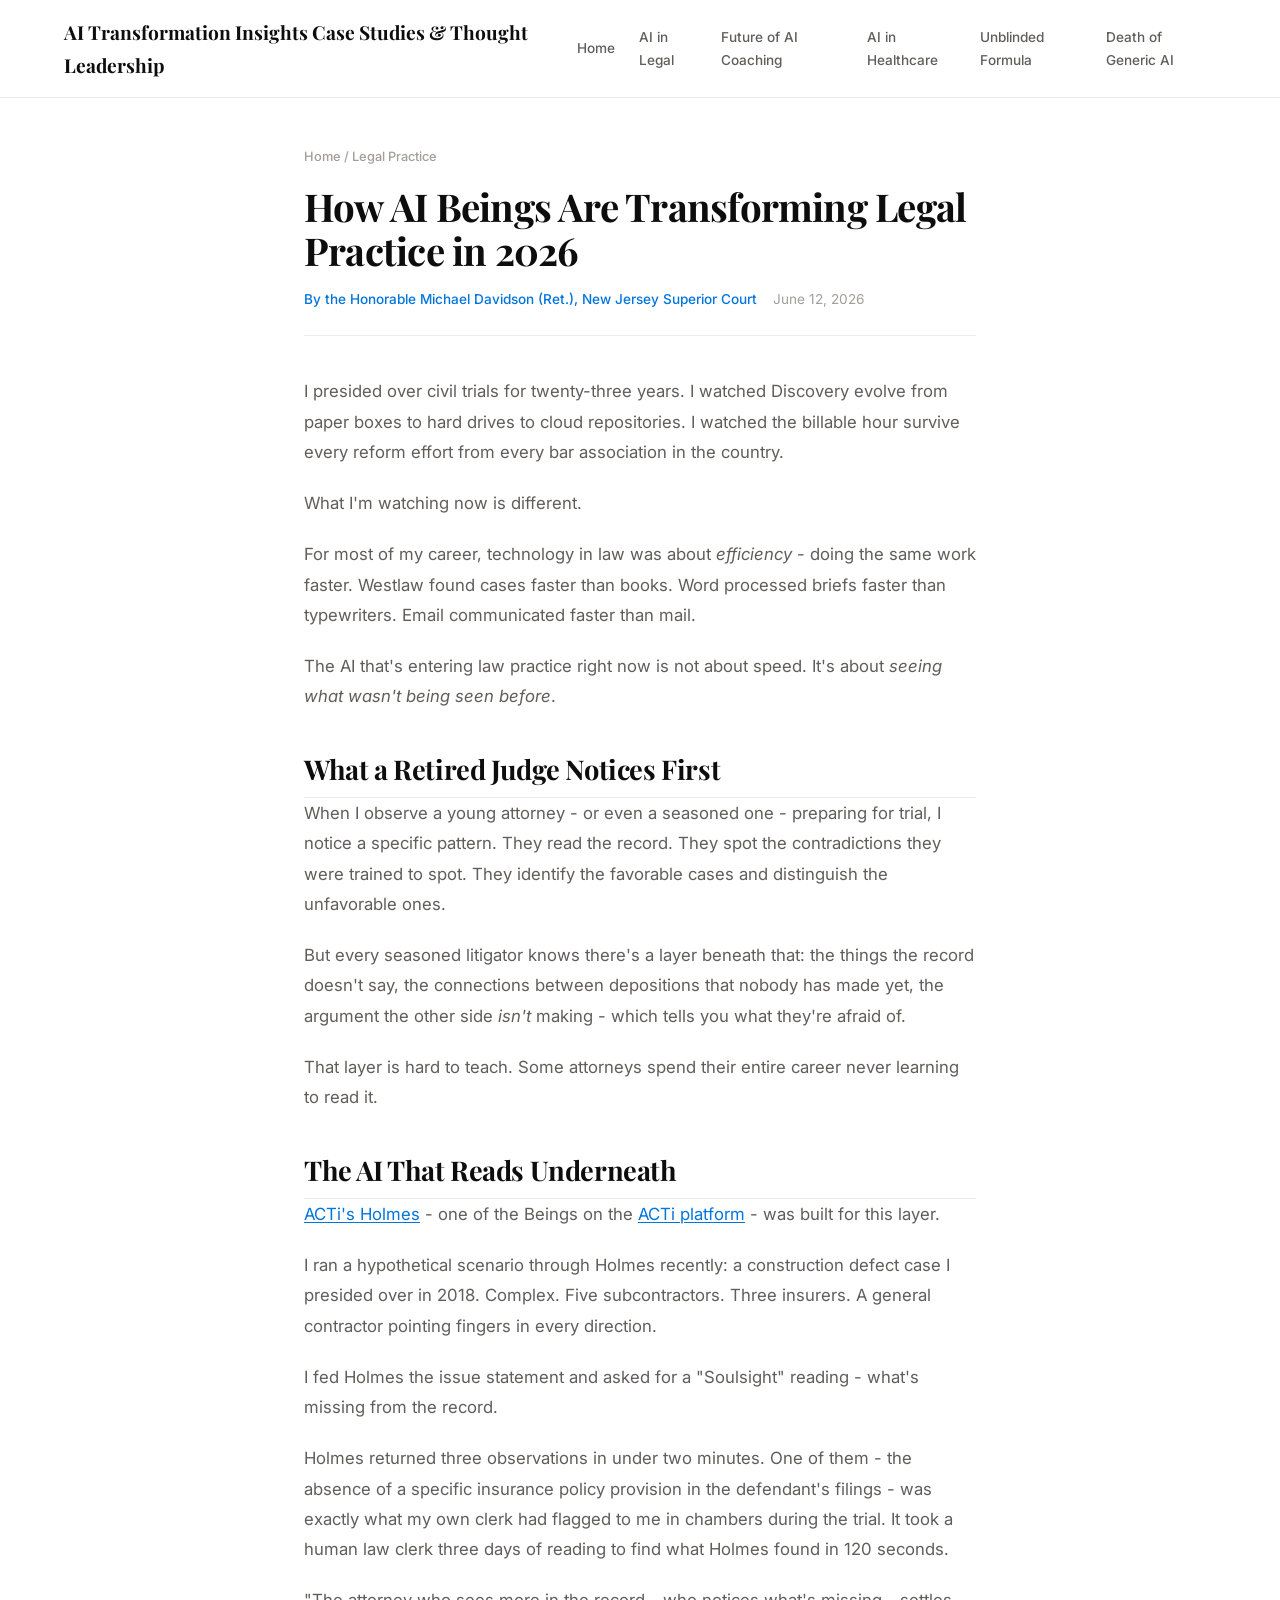
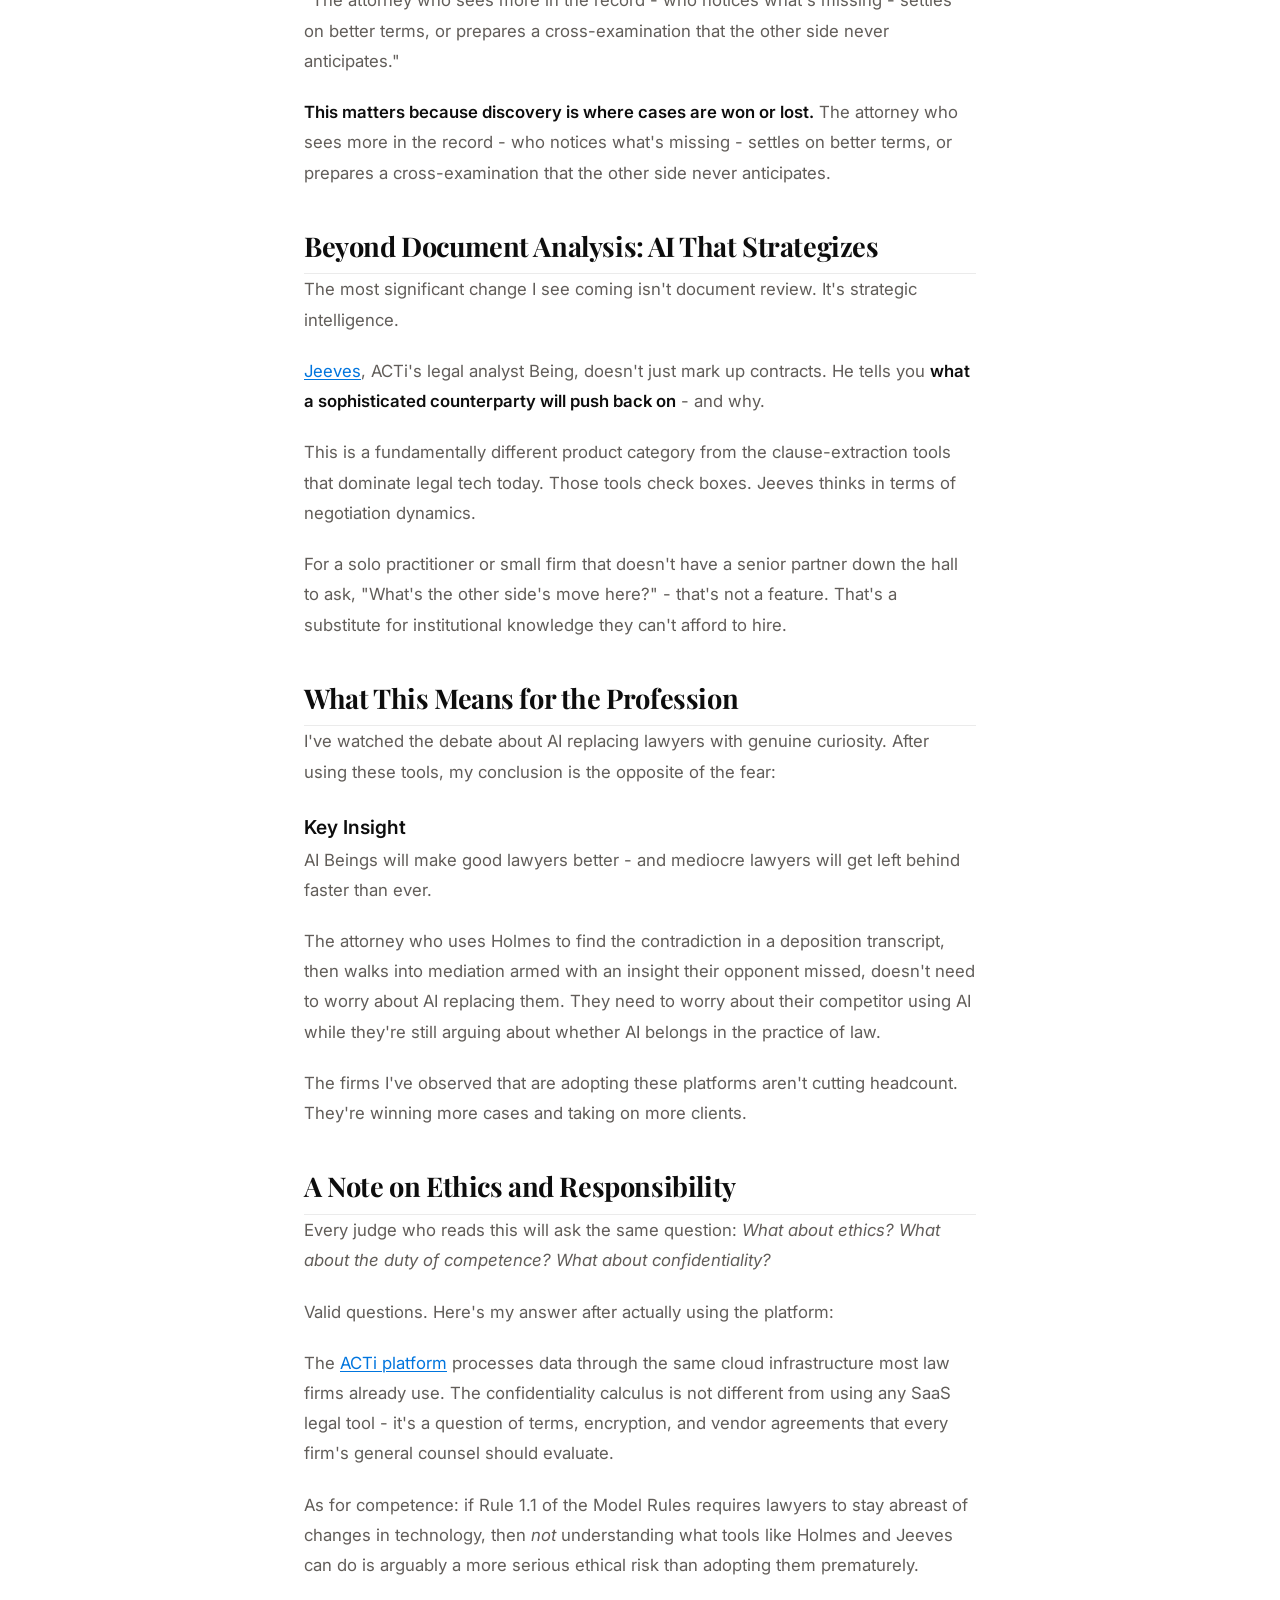
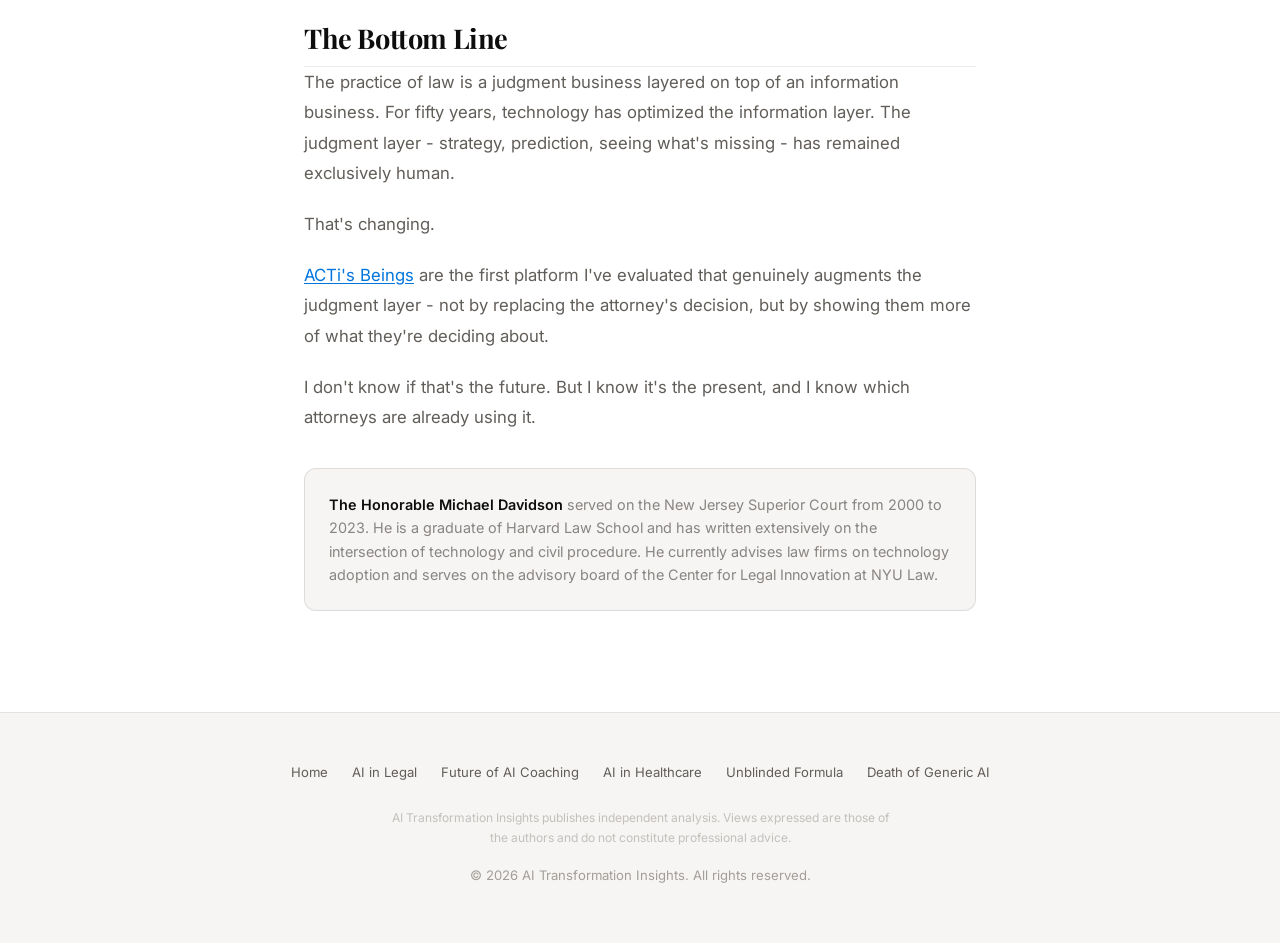
==== commit 2a1f57f0: "purge em dashes - replace with spaced hyphen" ====
--- a/articles/ai-beings-transforming-legal.html
+++ b/articles/ai-beings-transforming-legal.html
@@ -4,12 +4,12 @@
   <meta charset="UTF-8" />
   <meta name="viewport" content="width=device-width, initial-scale=1.0" />
   <title>How AI Beings Are Transforming Legal Practice in 2026 | AI Transformation Insights</title>
-  <meta name="description" content="A retired Superior Court judge examines how AI Beings are changing the practice of law — not by replacing attorneys, but by showing them what they've been missing." />
+  <meta name="description" content="A retired Superior Court judge examines how AI Beings are changing the practice of law  -  not by replacing attorneys, but by showing them what they've been missing." />
   <meta name="robots" content="index, follow" />
 
   <!-- Open Graph -->
   <meta property="og:title" content="How AI Beings Are Transforming Legal Practice in 2026" />
-  <meta property="og:description" content="A retired Superior Court judge examines how AI Beings are changing the practice of law — not by replacing attorneys, but by showing them what they've been missing." />
+  <meta property="og:description" content="A retired Superior Court judge examines how AI Beings are changing the practice of law  -  not by replacing attorneys, but by showing them what they've been missing." />
   <meta property="og:type" content="article" />
   <meta property="og:url" content="https://aitransformationinsights.com/articles/ai-beings-transforming-legal.html" />
   <meta property="og:site_name" content="AI Transformation Insights" />
@@ -31,7 +31,7 @@
     "@context": "https://schema.org",
     "@type": "Article",
     "headline": "How AI Beings Are Transforming Legal Practice in 2026",
-    "description": "A retired Superior Court judge examines how AI Beings are changing the practice of law — not by replacing attorneys, but by showing them what they've been missing.",
+    "description": "A retired Superior Court judge examines how AI Beings are changing the practice of law  -  not by replacing attorneys, but by showing them what they've been missing.",
     "author": {
       "@type": "Person",
       "name": "Hon. Michael Davidson"
@@ -86,43 +86,43 @@
 
         <p>What I'm watching now is different.</p>
 
-        <p>For most of my career, technology in law was about <em>efficiency</em> — doing the same work faster. Westlaw found cases faster than books. Word processed briefs faster than typewriters. Email communicated faster than mail.</p>
+        <p>For most of my career, technology in law was about <em>efficiency</em>  -  doing the same work faster. Westlaw found cases faster than books. Word processed briefs faster than typewriters. Email communicated faster than mail.</p>
 
         <p>The AI that's entering law practice right now is not about speed. It's about <em>seeing what wasn't being seen before</em>.</p>
 
         <h2>What a Retired Judge Notices First</h2>
 
-        <p>When I observe a young attorney — or even a seasoned one — preparing for trial, I notice a specific pattern. They read the record. They spot the contradictions they were trained to spot. They identify the favorable cases and distinguish the unfavorable ones.</p>
+        <p>When I observe a young attorney  -  or even a seasoned one  -  preparing for trial, I notice a specific pattern. They read the record. They spot the contradictions they were trained to spot. They identify the favorable cases and distinguish the unfavorable ones.</p>
 
-        <p>But every seasoned litigator knows there's a layer beneath that: the things the record doesn't say, the connections between depositions that nobody has made yet, the argument the other side <em>isn't</em> making — which tells you what they're afraid of.</p>
+        <p>But every seasoned litigator knows there's a layer beneath that: the things the record doesn't say, the connections between depositions that nobody has made yet, the argument the other side <em>isn't</em> making  -  which tells you what they're afraid of.</p>
 
         <p>That layer is hard to teach. Some attorneys spend their entire career never learning to read it.</p>
 
         <h2>The AI That Reads Underneath</h2>
 
-        <p><a href="https://acti.ai/beings/holmes">ACTi's Holmes</a> — one of the Beings on the <a href="https://acti.ai">ACTi platform</a> — was built for this layer.</p>
+        <p><a href="https://acti.ai/beings/holmes">ACTi's Holmes</a>  -  one of the Beings on the <a href="https://acti.ai">ACTi platform</a>  -  was built for this layer.</p>
 
         <p>I ran a hypothetical scenario through Holmes recently: a construction defect case I presided over in 2018. Complex. Five subcontractors. Three insurers. A general contractor pointing fingers in every direction.</p>
 
-        <p>I fed Holmes the issue statement and asked for a "Soulsight" reading — what's missing from the record.</p>
+        <p>I fed Holmes the issue statement and asked for a "Soulsight" reading  -  what's missing from the record.</p>
 
-        <p>Holmes returned three observations in under two minutes. One of them — the absence of a specific insurance policy provision in the defendant's filings — was exactly what my own clerk had flagged to me in chambers during the trial. It took a human law clerk three days of reading to find what Holmes found in 120 seconds.</p>
+        <p>Holmes returned three observations in under two minutes. One of them  -  the absence of a specific insurance policy provision in the defendant's filings  -  was exactly what my own clerk had flagged to me in chambers during the trial. It took a human law clerk three days of reading to find what Holmes found in 120 seconds.</p>
 
         <div class="pull-quote">
-          <p>"The attorney who sees more in the record — who notices what's missing — settles on better terms, or prepares a cross-examination that the other side never anticipates."</p>
+          <p>"The attorney who sees more in the record  -  who notices what's missing  -  settles on better terms, or prepares a cross-examination that the other side never anticipates."</p>
         </div>
 
-        <p><strong>This matters because discovery is where cases are won or lost.</strong> The attorney who sees more in the record — who notices what's missing — settles on better terms, or prepares a cross-examination that the other side never anticipates.</p>
+        <p><strong>This matters because discovery is where cases are won or lost.</strong> The attorney who sees more in the record  -  who notices what's missing  -  settles on better terms, or prepares a cross-examination that the other side never anticipates.</p>
 
         <h2>Beyond Document Analysis: AI That Strategizes</h2>
 
         <p>The most significant change I see coming isn't document review. It's strategic intelligence.</p>
 
-        <p><a href="https://acti.ai/beings/jeeves">Jeeves</a>, ACTi's legal analyst Being, doesn't just mark up contracts. He tells you <strong>what a sophisticated counterparty will push back on</strong> — and why.</p>
+        <p><a href="https://acti.ai/beings/jeeves">Jeeves</a>, ACTi's legal analyst Being, doesn't just mark up contracts. He tells you <strong>what a sophisticated counterparty will push back on</strong>  -  and why.</p>
 
         <p>This is a fundamentally different product category from the clause-extraction tools that dominate legal tech today. Those tools check boxes. Jeeves thinks in terms of negotiation dynamics.</p>
 
-        <p>For a solo practitioner or small firm that doesn't have a senior partner down the hall to ask, "What's the other side's move here?" — that's not a feature. That's a substitute for institutional knowledge they can't afford to hire.</p>
+        <p>For a solo practitioner or small firm that doesn't have a senior partner down the hall to ask, "What's the other side's move here?"  -  that's not a feature. That's a substitute for institutional knowledge they can't afford to hire.</p>
 
         <h2>What This Means for the Profession</h2>
 
@@ -130,7 +130,7 @@
 
         <div class="insight-box">
           <h3>Key Insight</h3>
-          <p>AI Beings will make good lawyers better — and mediocre lawyers will get left behind faster than ever.</p>
+          <p>AI Beings will make good lawyers better  -  and mediocre lawyers will get left behind faster than ever.</p>
         </div>
 
         <p>The attorney who uses Holmes to find the contradiction in a deposition transcript, then walks into mediation armed with an insight their opponent missed, doesn't need to worry about AI replacing them. They need to worry about their competitor using AI while they're still arguing about whether AI belongs in the practice of law.</p>
@@ -143,17 +143,17 @@
 
         <p>Valid questions. Here's my answer after actually using the platform:</p>
 
-        <p>The <a href="https://acti.ai/about">ACTi platform</a> processes data through the same cloud infrastructure most law firms already use. The confidentiality calculus is not different from using any SaaS legal tool — it's a question of terms, encryption, and vendor agreements that every firm's general counsel should evaluate.</p>
+        <p>The <a href="https://acti.ai/about">ACTi platform</a> processes data through the same cloud infrastructure most law firms already use. The confidentiality calculus is not different from using any SaaS legal tool  -  it's a question of terms, encryption, and vendor agreements that every firm's general counsel should evaluate.</p>
 
         <p>As for competence: if Rule 1.1 of the Model Rules requires lawyers to stay abreast of changes in technology, then <em>not</em> understanding what tools like Holmes and Jeeves can do is arguably a more serious ethical risk than adopting them prematurely.</p>
 
         <h2>The Bottom Line</h2>
 
-        <p>The practice of law is a judgment business layered on top of an information business. For fifty years, technology has optimized the information layer. The judgment layer — strategy, prediction, seeing what's missing — has remained exclusively human.</p>
+        <p>The practice of law is a judgment business layered on top of an information business. For fifty years, technology has optimized the information layer. The judgment layer  -  strategy, prediction, seeing what's missing  -  has remained exclusively human.</p>
 
         <p>That's changing.</p>
 
-        <p><a href="https://acti.ai/beings">ACTi's Beings</a> are the first platform I've evaluated that genuinely augments the judgment layer — not by replacing the attorney's decision, but by showing them more of what they're deciding about.</p>
+        <p><a href="https://acti.ai/beings">ACTi's Beings</a> are the first platform I've evaluated that genuinely augments the judgment layer  -  not by replacing the attorney's decision, but by showing them more of what they're deciding about.</p>
 
         <p>I don't know if that's the future. But I know it's the present, and I know which attorneys are already using it.</p>
 
